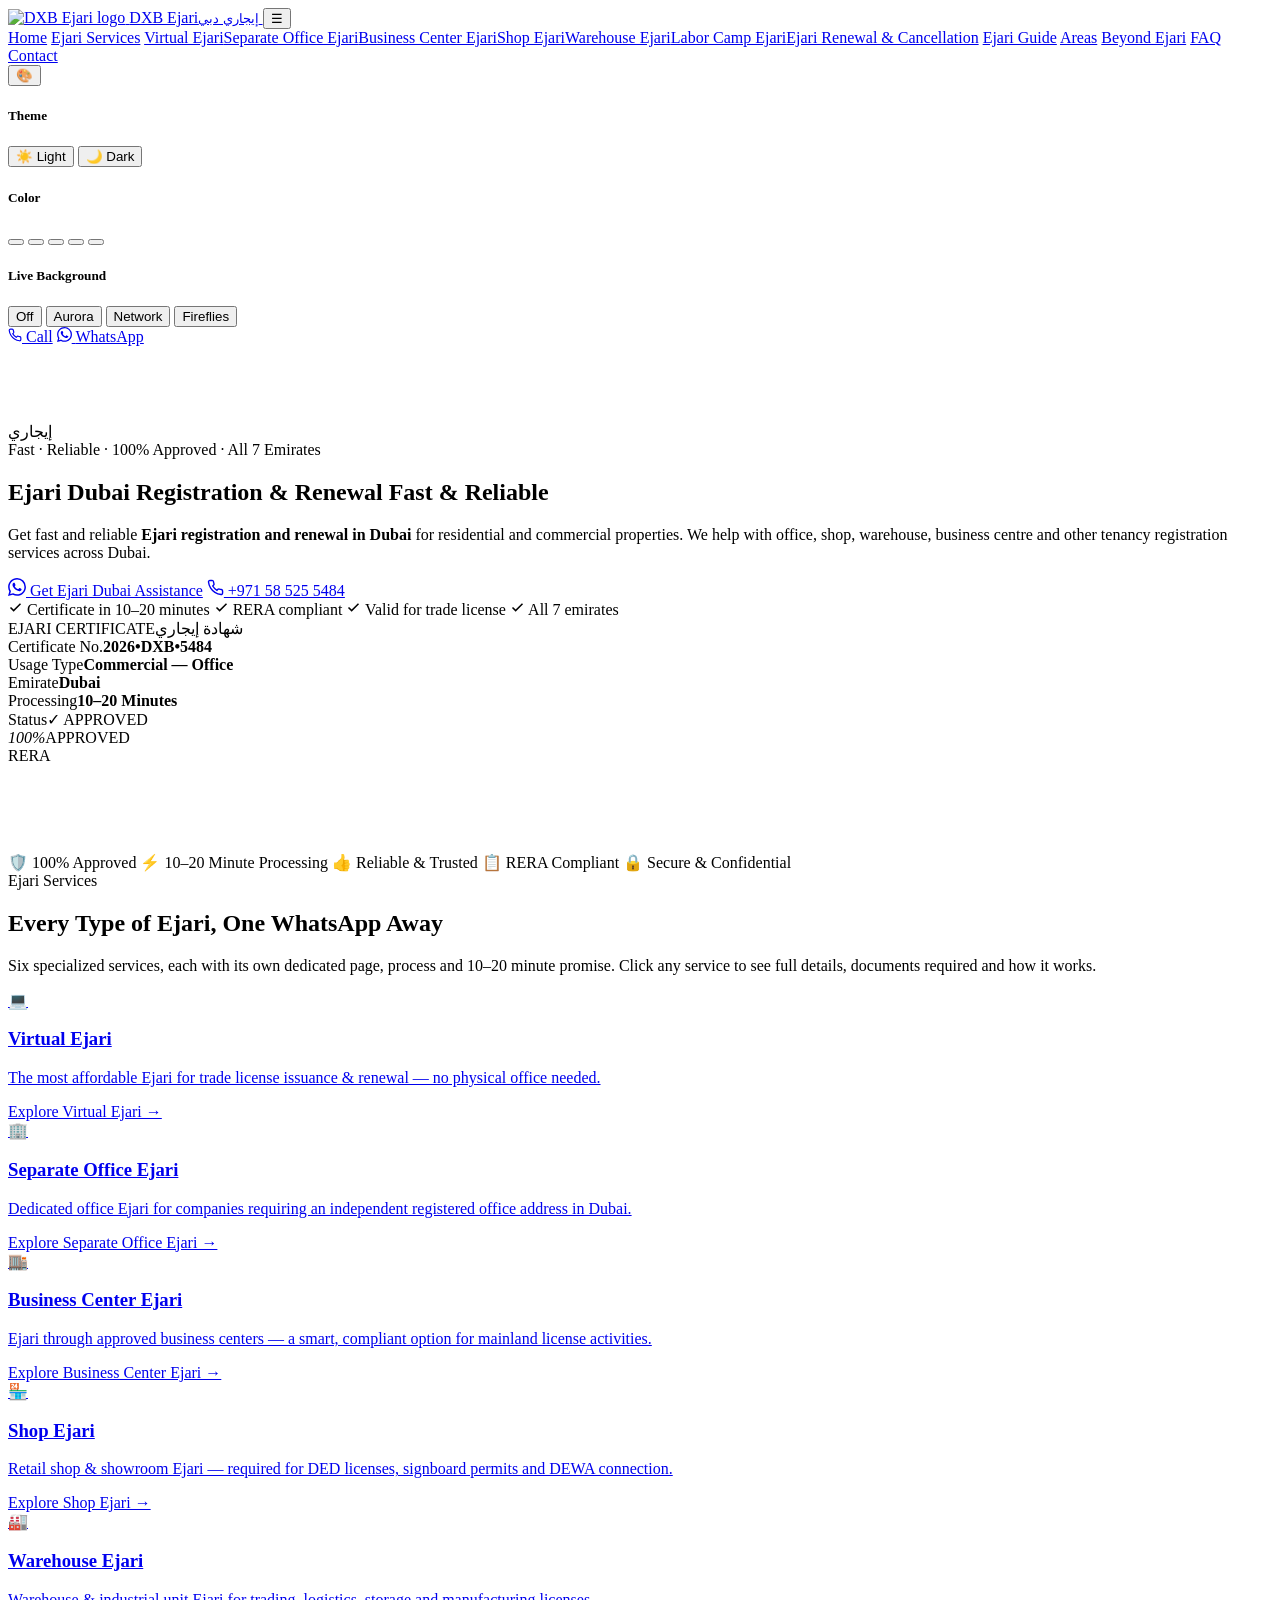
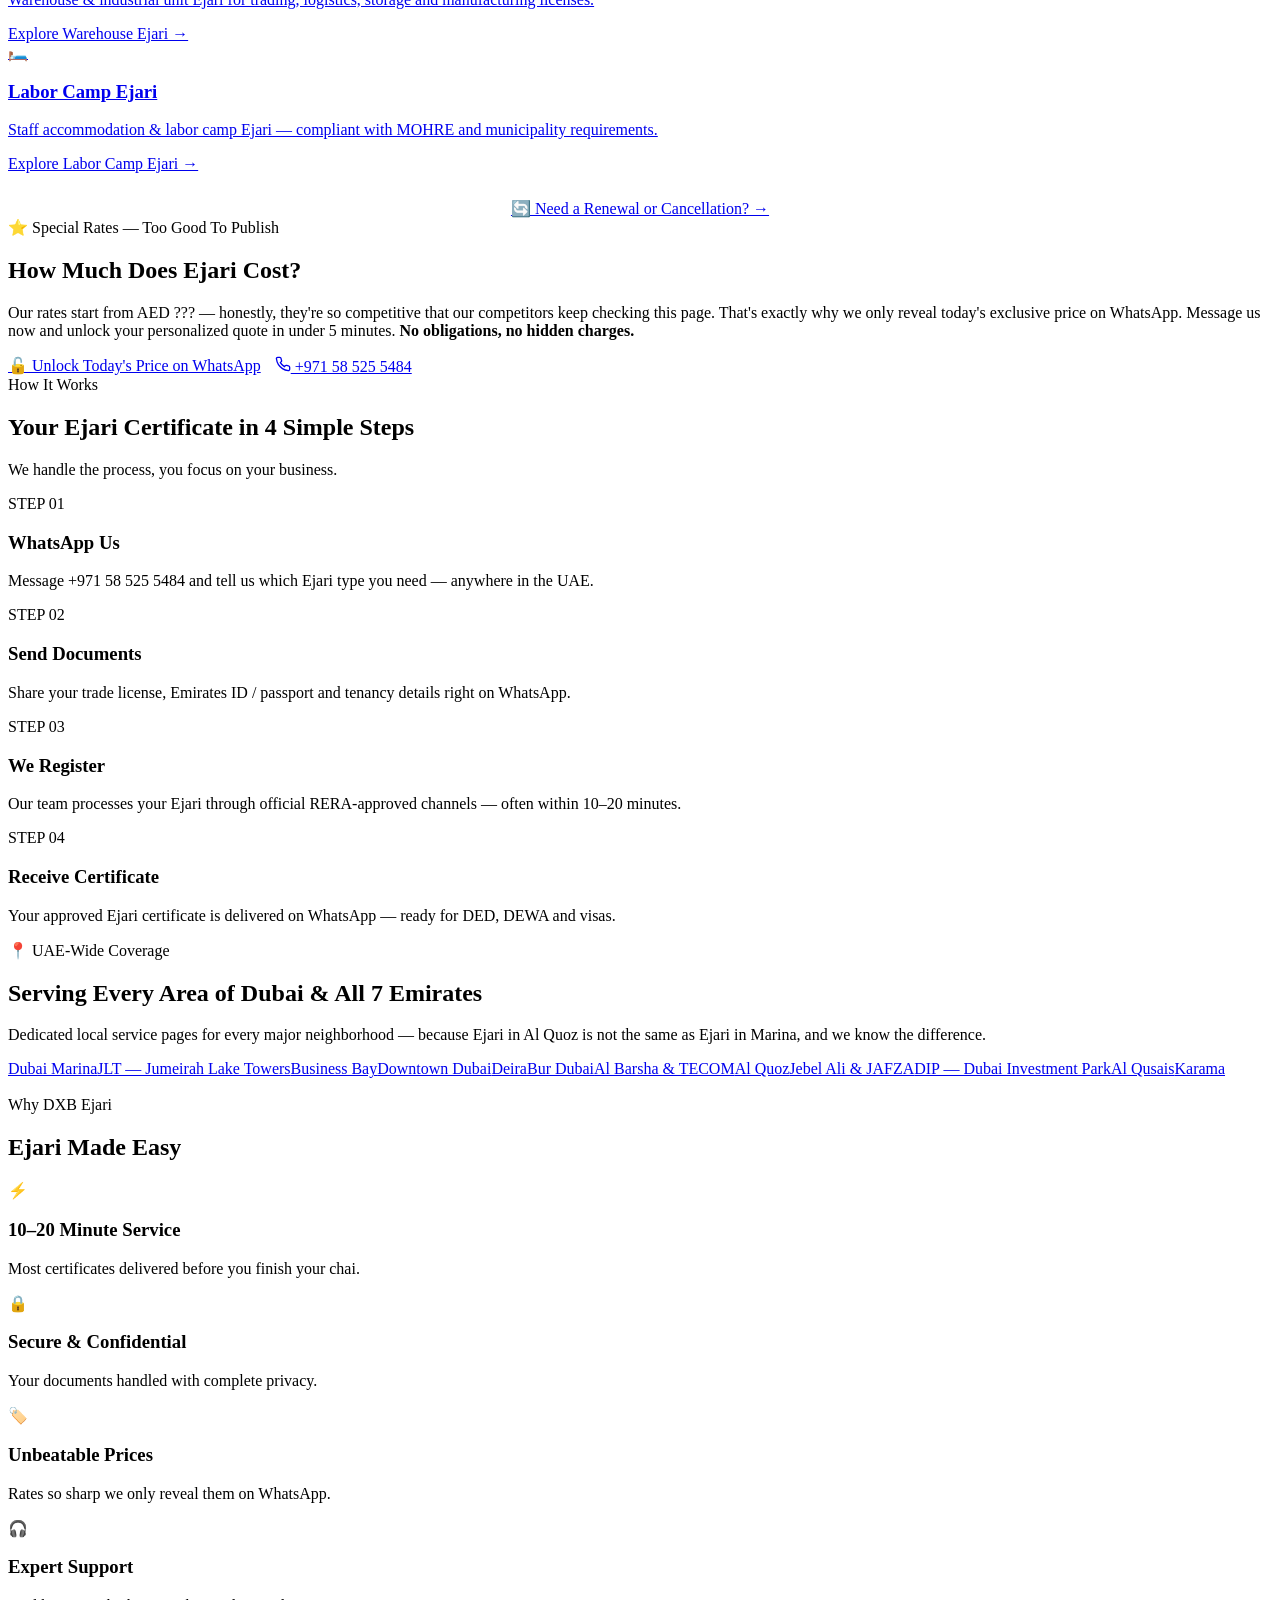
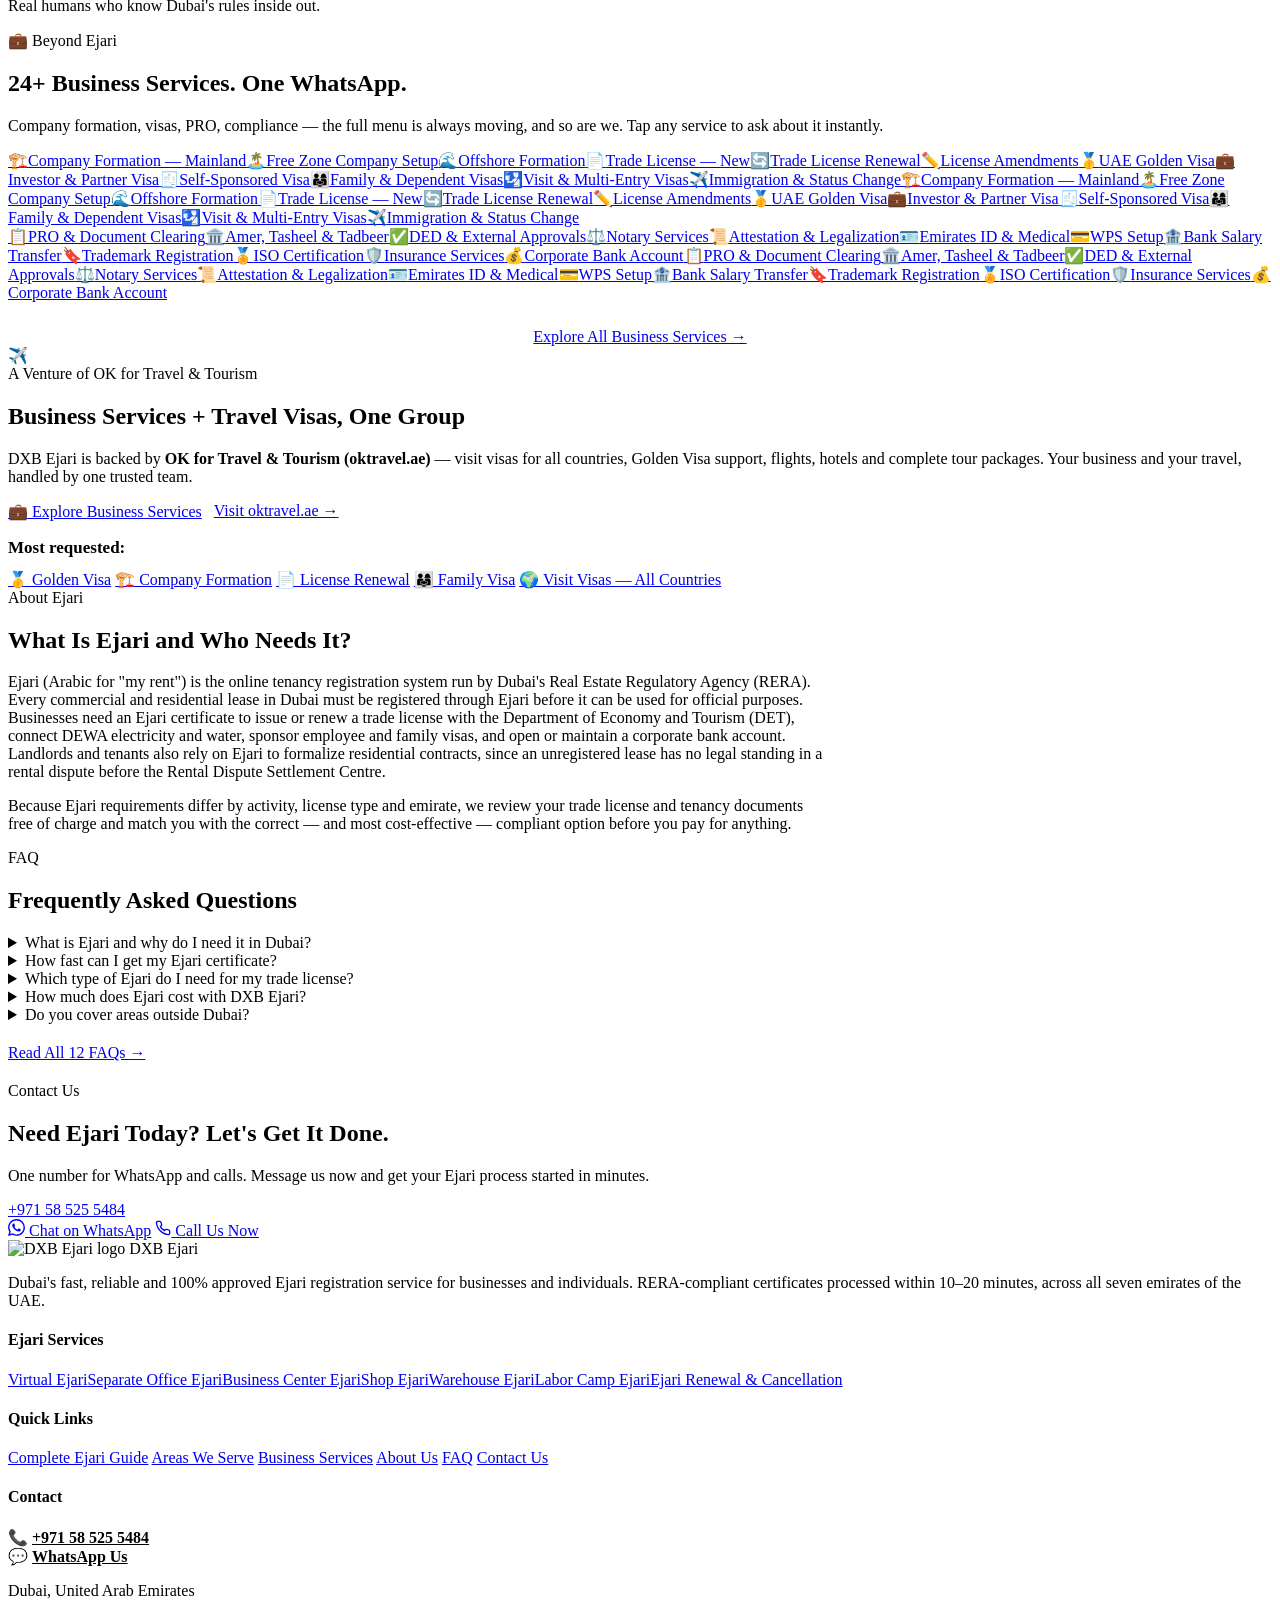
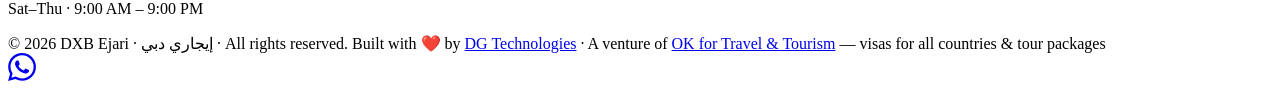
==== index.html @ 158ce976 "Add website files" ====
<!DOCTYPE html>
<html lang="en">
<head>
<meta charset="UTF-8">
<meta name="viewport" content="width=device-width, initial-scale=1.0">
<title>Ejari Dubai – Fast Registration & Renewal | DXB Ejari</title>
<meta name="description" content="Get Ejari registration and renewal in Dubai quickly and reliably. We handle residential, office, shop, warehouse and business Ejari services. Contact DXB Ejari today.">
<meta name="robots" content="index, follow, max-image-preview:large">
<meta name="author" content="DXB Ejari">
<meta name="geo.region" content="AE-DU">
<meta name="geo.placename" content="Dubai">
<link rel="canonical" href="https://dxbejari.com/">
<meta property="og:type" content="website">
<meta property="og:url" content="https://dxbejari.com/">
<meta property="og:title" content="Ejari Dubai – Fast Registration & Renewal | DXB Ejari">
<meta property="og:description" content="Get Ejari registration and renewal in Dubai quickly and reliably. We handle residential, office, shop, warehouse and business Ejari services. Contact DXB Ejari today.">
<meta property="og:site_name" content="DXB Ejari">
<meta property="og:locale" content="en_AE">
<meta property="og:image" content="https://dxbejari.com/og-image.jpg">
<meta property="og:image:secure_url" content="https://dxbejari.com/og-image.jpg">
<meta property="og:image:width" content="1200">
<meta property="og:image:height" content="630">
<meta property="og:image:type" content="image/jpeg">
<meta property="og:image:alt" content="Ejari Dubai – Fast Registration & Renewal | DXB Ejari">
<link rel="image_src" href="https://dxbejari.com/og-image.jpg">
<meta name="twitter:card" content="summary_large_image">
<meta name="twitter:title" content="Ejari Dubai – Fast Registration & Renewal | DXB Ejari">
<meta name="twitter:description" content="Get Ejari registration and renewal in Dubai quickly and reliably. We handle residential, office, shop, warehouse and business Ejari services. Contact DXB Ejari today.">
<meta name="twitter:image" content="https://dxbejari.com/og-image.jpg">
<meta name="theme-color" content="#0E5A3C">
<meta name="format-detection" content="telephone=yes">
<meta name="mobile-web-app-capable" content="yes">
<meta name="apple-mobile-web-app-status-bar-style" content="default">
<script>(function(){try{var d=document.documentElement,t=localStorage.getItem("dxb-theme")||(matchMedia("(prefers-color-scheme: dark)").matches?"dark":"light");d.dataset.theme=t;var a=localStorage.getItem("dxb-accent");if(a)d.dataset.accent=a}catch(e){}})();</script>
<link rel="icon" type="image/png" sizes="512x512" href="favicon-512.png">
<link rel="icon" type="image/png" sizes="32x32" href="favicon-32.png">
<link rel="icon" type="image/png" sizes="16x16" href="favicon-16.png">
<link rel="apple-touch-icon" sizes="180x180" href="favicon-180.png">
<link rel="preconnect" href="https://fonts.googleapis.com">
<link rel="preconnect" href="https://fonts.gstatic.com" crossorigin>
<link href="https://fonts.googleapis.com/css2?family=Sora:wght@400;600;700;800&family=Inter:wght@400;500;600&family=Noto+Kufi+Arabic:wght@500;700&display=swap" rel="stylesheet">
<link rel="stylesheet" href="style.css">
<script type="application/ld+json">{"@context": "https://schema.org", "@type": "LocalBusiness", "@id": "https://dxbejari.com/#business", "name": "DXB Ejari", "image": "https://dxbejari.com/og-image.jpg", "logo": "https://dxbejari.com/logo-mark.png", "url": "https://dxbejari.com/", "telephone": "+971585255484", "description": "Ejari registration and renewal services across Dubai and all UAE emirates — virtual office, business center, shop, warehouse and labor camp Ejari with certificates issued within 10–20 minutes.", "areaServed": [{"@type": "Country", "name": "United Arab Emirates"}, {"@type": "City", "name": "Dubai"}], "address": {"@type": "PostalAddress", "addressLocality": "Dubai", "addressCountry": "AE"}, "priceRange": "AED", "openingHoursSpecification": {"@type": "OpeningHoursSpecification", "dayOfWeek": ["Saturday", "Sunday", "Monday", "Tuesday", "Wednesday", "Thursday"], "opens": "09:00", "closes": "21:00"}, "sameAs": ["https://wa.me/971585255484", "https://oktravel.ae", "https://dgtechnology.online"], "parentOrganization": {"@type": "Organization", "name": "OK for Travel and Tourism", "url": "https://oktravel.ae"}}</script>
<script type="application/ld+json">{"@context": "https://schema.org", "@type": "FAQPage", "mainEntity": [{"@type": "Question", "name": "What is Ejari and why do I need it in Dubai?", "acceptedAnswer": {"@type": "Answer", "text": "Ejari is Dubai's official tenancy contract registration system regulated by RERA. A valid Ejari certificate is required for trade license issuance and renewal, DEWA connections, visa processing and most government transactions in Dubai."}}, {"@type": "Question", "name": "How fast can I get my Ejari certificate?", "acceptedAnswer": {"@type": "Answer", "text": "Most registrations are completed within 10–20 minutes. Send your documents on WhatsApp at +971 58 525 5484 and receive your approved Ejari certificate right in the chat."}}, {"@type": "Question", "name": "Which type of Ejari do I need for my trade license?", "acceptedAnswer": {"@type": "Answer", "text": "It depends on your activity and budget — virtual Ejari suits most startups and renewals, while some activities need business center or separate office Ejari. Message us your license details and we will recommend the right (and cheapest compliant) option free."}}, {"@type": "Question", "name": "How much does Ejari cost with DXB Ejari?", "acceptedAnswer": {"@type": "Answer", "text": "Our rates are the sharpest in the market — so sharp we only reveal them on WhatsApp. Message +971 58 525 5484 and get today's exact price in minutes, with no obligation."}}, {"@type": "Question", "name": "Do you cover areas outside Dubai?", "acceptedAnswer": {"@type": "Answer", "text": "Yes — all seven emirates, with local pages for every major area, from Dubai Marina and JLT to Abu Dhabi, Sharjah and beyond."}}]}</script>
<script type="application/ld+json">{"@context": "https://schema.org", "@type": "BreadcrumbList", "itemListElement": [{"@type": "ListItem", "position": 1, "name": "Home", "item": "https://dxbejari.com/index.html"}]}</script>
</head>
<body><header>
  <div class="wrap nav">
    <a class="logo" href="index.html" aria-label="DXB Ejari home">
      <img class="logo-mark" src="logo-mark.png" alt="DXB Ejari logo" width="40" height="40">
      <span>DXB Ejari<small class="ar">إيجاري دبي</small></span>
    </a>
    <button class="menu-btn" aria-label="Open menu" onclick="document.querySelector('.nav-links').classList.toggle('open')">☰</button>
    <nav class="nav-links" aria-label="Main">
      <a href="index.html" class="on">Home</a>
      <span class="dd"><a href="virtual-ejari.html">Ejari Services</a>
        <span class="dd-menu"><a href="virtual-ejari.html">Virtual Ejari</a><a href="separate-office-ejari.html">Separate Office Ejari</a><a href="business-center-ejari.html">Business Center Ejari</a><a href="shop-ejari.html">Shop Ejari</a><a href="warehouse-ejari.html">Warehouse Ejari</a><a href="labor-camp-ejari.html">Labor Camp Ejari</a><a href="ejari-renewal.html">Ejari Renewal & Cancellation</a></span>
      </span>
      <a href="services.html">Ejari Guide</a>
      <a href="areas-we-serve.html">Areas</a>
      <a href="business-services.html">Beyond Ejari</a>
      <a href="faq.html">FAQ</a>
      <a href="contact.html">Contact</a>
    </nav>
    <div class="nav-cta">
      <span class="fx">
        <button class="fx-fab" aria-label="Appearance settings" onclick="this.parentElement.classList.toggle('open')">🎨</button>
        <div class="fx-panel">
          <h5>Theme</h5>
          <div class="fx-row">
            <button data-theme-set="light">☀️ Light</button>
            <button data-theme-set="dark">🌙 Dark</button>
          </div>
          <h5>Color</h5>
          <div class="fx-row fx-swatches">
            <button data-accent-set="emerald" style="--sw:#22B573" aria-label="Emerald"></button>
            <button data-accent-set="ocean" style="--sw:#2B9DE8" aria-label="Ocean"></button>
            <button data-accent-set="violet" style="--sw:#8B5CF6" aria-label="Violet"></button>
            <button data-accent-set="crimson" style="--sw:#E8536F" aria-label="Crimson"></button>
            <button data-accent-set="amber" style="--sw:#F0A32B" aria-label="Amber"></button>
          </div>
          <h5>Live Background</h5>
          <div class="fx-row">
            <button data-bg="off">Off</button>
            <button data-bg="aurora">Aurora</button>
            <button data-bg="net">Network</button>
            <button data-bg="fireflies">Fireflies</button>
          </div>
        </div>
      </span>
      <a class="btn btn-ghost btn-sm" href="tel:+971585255484"><svg width="14" height="14" viewBox="0 0 24 24" fill="none" stroke="currentColor" stroke-width="2"><path d="M22 16.92v3a2 2 0 0 1-2.18 2 19.79 19.79 0 0 1-8.63-3.07 19.5 19.5 0 0 1-6-6 19.79 19.79 0 0 1-3.07-8.67A2 2 0 0 1 4.11 2h3a2 2 0 0 1 2 1.72c.127.96.361 1.903.7 2.81a2 2 0 0 1-.45 2.11L8.09 9.91a16 16 0 0 0 6 6l1.27-1.27a2 2 0 0 1 2.11-.45c.907.339 1.85.573 2.81.7A2 2 0 0 1 22 16.92z"/></svg> Call</a>
      <a class="btn btn-green btn-sm nav-wa" href="https://wa.me/971585255484?text=Hi%2C%20I%20need%20Ejari%20services%20in%20Dubai" target="_blank" rel="noopener" aria-label="Chat on WhatsApp"><svg width="15" height="15" viewBox="0 0 24 24" fill="currentColor"><path d="M17.472 14.382c-.297-.149-1.758-.867-2.03-.967-.273-.099-.471-.148-.67.15-.197.297-.767.966-.94 1.164-.173.199-.347.223-.644.075-.297-.15-1.255-.463-2.39-1.475-.883-.788-1.48-1.761-1.653-2.059-.173-.297-.018-.458.13-.606.134-.133.297-.347.446-.52.149-.174.198-.298.298-.497.099-.198.05-.371-.025-.52-.075-.149-.669-1.612-.916-2.207-.242-.579-.487-.5-.669-.51l-.57-.01c-.198 0-.52.074-.792.372-.272.297-1.04 1.016-1.04 2.479 0 1.462 1.065 2.875 1.213 3.074.149.198 2.096 3.2 5.077 4.487.709.306 1.262.489 1.694.625.712.227 1.36.195 1.871.118.571-.085 1.758-.719 2.006-1.413.248-.694.248-1.289.173-1.413-.074-.124-.272-.198-.57-.347m-5.421 7.403h-.004a9.87 9.87 0 0 1-5.031-1.378l-.361-.214-3.741.982.998-3.648-.235-.374a9.86 9.86 0 0 1-1.51-5.26c.001-5.45 4.436-9.884 9.888-9.884 2.64 0 5.122 1.03 6.988 2.898a9.825 9.825 0 0 1 2.893 6.994c-.003 5.45-4.437 9.884-9.885 9.884m8.413-18.297A11.815 11.815 0 0 0 12.05 0C5.495 0 .16 5.335.157 11.892c0 2.096.547 4.142 1.588 5.945L.057 24l6.305-1.654a11.882 11.882 0 0 0 5.683 1.448h.005c6.554 0 11.89-5.335 11.893-11.893a11.821 11.821 0 0 0-3.48-8.413Z"/></svg> <span class="btn-label">WhatsApp</span></a>
    </div>
  </div>
</header>
<main>
<section class="phero" style="padding:76px 0 88px">
  <div class="ar-mark ar" aria-hidden="true">إيجاري</div>
  <div class="wrap hero-grid">
    <div>
      <span class="eyebrow">Fast · Reliable · 100% Approved · All 7 Emirates</span>
      <h1>Ejari Dubai Registration &amp; Renewal <span class="grad">Fast &amp; Reliable</span></h1>
      <p class="lead">Get fast and reliable <strong>Ejari registration and renewal in Dubai</strong> for residential and commercial properties. We help with office, shop, warehouse, business centre and other tenancy registration services across Dubai.</p>
      <div class="hero-ctas">
        <a class="btn btn-green" href="https://wa.me/971585255484?text=Hi%2C%20I%20need%20Ejari%20registration%20in%20Dubai" target="_blank" rel="noopener"><svg width="18" height="18" viewBox="0 0 24 24" fill="currentColor"><path d="M17.472 14.382c-.297-.149-1.758-.867-2.03-.967-.273-.099-.471-.148-.67.15-.197.297-.767.966-.94 1.164-.173.199-.347.223-.644.075-.297-.15-1.255-.463-2.39-1.475-.883-.788-1.48-1.761-1.653-2.059-.173-.297-.018-.458.13-.606.134-.133.297-.347.446-.52.149-.174.198-.298.298-.497.099-.198.05-.371-.025-.52-.075-.149-.669-1.612-.916-2.207-.242-.579-.487-.5-.669-.51l-.57-.01c-.198 0-.52.074-.792.372-.272.297-1.04 1.016-1.04 2.479 0 1.462 1.065 2.875 1.213 3.074.149.198 2.096 3.2 5.077 4.487.709.306 1.262.489 1.694.625.712.227 1.36.195 1.871.118.571-.085 1.758-.719 2.006-1.413.248-.694.248-1.289.173-1.413-.074-.124-.272-.198-.57-.347m-5.421 7.403h-.004a9.87 9.87 0 0 1-5.031-1.378l-.361-.214-3.741.982.998-3.648-.235-.374a9.86 9.86 0 0 1-1.51-5.26c.001-5.45 4.436-9.884 9.888-9.884 2.64 0 5.122 1.03 6.988 2.898a9.825 9.825 0 0 1 2.893 6.994c-.003 5.45-4.437 9.884-9.885 9.884m8.413-18.297A11.815 11.815 0 0 0 12.05 0C5.495 0 .16 5.335.157 11.892c0 2.096.547 4.142 1.588 5.945L.057 24l6.305-1.654a11.882 11.882 0 0 0 5.683 1.448h.005c6.554 0 11.89-5.335 11.893-11.893a11.821 11.821 0 0 0-3.48-8.413Z"/></svg> Get Ejari Dubai Assistance</a>
        <a class="btn btn-dark" href="tel:+971585255484"><svg width="17" height="17" viewBox="0 0 24 24" fill="none" stroke="currentColor" stroke-width="2"><path d="M22 16.92v3a2 2 0 0 1-2.18 2 19.79 19.79 0 0 1-8.63-3.07 19.5 19.5 0 0 1-6-6 19.79 19.79 0 0 1-3.07-8.67A2 2 0 0 1 4.11 2h3a2 2 0 0 1 2 1.72c.127.96.361 1.903.7 2.81a2 2 0 0 1-.45 2.11L8.09 9.91a16 16 0 0 0 6 6l1.27-1.27a2 2 0 0 1 2.11-.45c.907.339 1.85.573 2.81.7A2 2 0 0 1 22 16.92z"/></svg> +971 58 525 5484</a>
      </div>
      <div class="hero-points">
        <span><svg width="15" height="15" viewBox="0 0 24 24" fill="none" stroke="currentColor" stroke-width="2.4"><path d="M20 6 9 17l-5-5"/></svg> Certificate in 10–20 minutes</span>
        <span><svg width="15" height="15" viewBox="0 0 24 24" fill="none" stroke="currentColor" stroke-width="2.4"><path d="M20 6 9 17l-5-5"/></svg> RERA compliant</span>
        <span><svg width="15" height="15" viewBox="0 0 24 24" fill="none" stroke="currentColor" stroke-width="2.4"><path d="M20 6 9 17l-5-5"/></svg> Valid for trade license</span>
        <span><svg width="15" height="15" viewBox="0 0 24 24" fill="none" stroke="currentColor" stroke-width="2.4"><path d="M20 6 9 17l-5-5"/></svg> All 7 emirates</span>
      </div>
    </div>
    <div class="cert" role="img" aria-label="Sample approved Ejari certificate">
      <div class="cert-top">
        <div class="cert-brand">EJARI CERTIFICATE<span class="ar">شهادة إيجاري</span></div>
        <div class="cert-qr" aria-hidden="true"></div>
      </div>
      <div class="cert-row"><span>Certificate No.</span><b>2026•DXB•5484</b></div>
      <div class="cert-row"><span>Usage Type</span><b>Commercial — Office</b></div>
      <div class="cert-row"><span>Emirate</span><b>Dubai</b></div>
      <div class="cert-row"><span>Processing</span><b>10–20 Minutes</b></div>
      <div class="cert-row"><span>Status</span><span class="ok">✓ APPROVED</span></div>
      <div class="stamp"><span><em>100%</em>APPROVED<br>RERA</span></div>
    </div>
  </div>
</section>

<div class="trust">
  <div class="wrap">
    <span>🛡️ 100% Approved</span>
    <span>⚡ 10–20 Minute Processing</span>
    <span>👍 Reliable &amp; Trusted</span>
    <span>📋 RERA Compliant</span>
    <span>🔒 Secure &amp; Confidential</span>
  </div>
</div>

<section id="services">
  <div class="wrap">
    <span class="eyebrow">Ejari Services</span>
    <h2>Every Type of Ejari, One WhatsApp Away</h2>
    <p class="sub">Six specialized services, each with its own dedicated page, process and 10–20 minute promise. Click any service to see full details, documents required and how it works.</p>
    <div class="cards"><a class="card rv" href="virtual-ejari.html">
      <div class="ico">💻</div>
      <h3>Virtual Ejari</h3>
      <p>The most affordable Ejari for trade license issuance & renewal — no physical office needed.</p>
      <span class="go">Explore Virtual Ejari →</span>
    </a><a class="card rv" href="separate-office-ejari.html">
      <div class="ico">🏢</div>
      <h3>Separate Office Ejari</h3>
      <p>Dedicated office Ejari for companies requiring an independent registered office address in Dubai.</p>
      <span class="go">Explore Separate Office Ejari →</span>
    </a><a class="card rv" href="business-center-ejari.html">
      <div class="ico">🏬</div>
      <h3>Business Center Ejari</h3>
      <p>Ejari through approved business centers — a smart, compliant option for mainland license activities.</p>
      <span class="go">Explore Business Center Ejari →</span>
    </a><a class="card rv" href="shop-ejari.html">
      <div class="ico">🏪</div>
      <h3>Shop Ejari</h3>
      <p>Retail shop & showroom Ejari — required for DED licenses, signboard permits and DEWA connection.</p>
      <span class="go">Explore Shop Ejari →</span>
    </a><a class="card rv" href="warehouse-ejari.html">
      <div class="ico">🏭</div>
      <h3>Warehouse Ejari</h3>
      <p>Warehouse & industrial unit Ejari for trading, logistics, storage and manufacturing licenses.</p>
      <span class="go">Explore Warehouse Ejari →</span>
    </a><a class="card rv" href="labor-camp-ejari.html">
      <div class="ico">🛏️</div>
      <h3>Labor Camp Ejari</h3>
      <p>Staff accommodation & labor camp Ejari — compliant with MOHRE and municipality requirements.</p>
      <span class="go">Explore Labor Camp Ejari →</span>
    </a></div>
    <div style="margin-top:26px;text-align:center">
      <a class="btn btn-ghost" href="ejari-renewal.html">🔄 Need a Renewal or Cancellation? →</a>
    </div>
  </div>
</section>

<section style="padding-top:0">
  <div class="wrap">
    <div class="mystery rv">
  <span class="tag">⭐ Special Rates — Too Good To Publish</span>
  <h2>How Much Does Ejari Cost?</h2>
  <p>Our rates start from <span class="blur-price">AED ???</span> — honestly, they're so competitive that our competitors keep checking this page. That's exactly why we only reveal today's exclusive price on WhatsApp. Message us now and unlock your personalized quote in under 5 minutes. <strong style="color:var(--gold-2)">No obligations, no hidden charges.</strong></p>
  <div style="display:flex;gap:14px;flex-wrap:wrap">
    <a class="btn btn-gold" href="https://wa.me/971585255484?text=What%20is%20the%20price%20of%20Ejari?" target="_blank" rel="noopener">🔓 Unlock Today's Price on WhatsApp</a>
    <a class="btn btn-white" href="tel:+971585255484"><svg width="16" height="16" viewBox="0 0 24 24" fill="none" stroke="currentColor" stroke-width="2"><path d="M22 16.92v3a2 2 0 0 1-2.18 2 19.79 19.79 0 0 1-8.63-3.07 19.5 19.5 0 0 1-6-6 19.79 19.79 0 0 1-3.07-8.67A2 2 0 0 1 4.11 2h3a2 2 0 0 1 2 1.72c.127.96.361 1.903.7 2.81a2 2 0 0 1-.45 2.11L8.09 9.91a16 16 0 0 0 6 6l1.27-1.27a2 2 0 0 1 2.11-.45c.907.339 1.85.573 2.81.7A2 2 0 0 1 22 16.92z"/></svg> +971 58 525 5484</a>
  </div>
</div>
  </div>
</section>

<section class="band" id="process">
  <div class="wrap">
    <span class="eyebrow lt">How It Works</span>
    <h2>Your Ejari Certificate in 4 Simple Steps</h2>
    <p class="sub">We handle the process, you focus on your business.</p>
    <div class="steps dark"><div class="step rv"><span class="num">STEP 01</span><h3>WhatsApp Us</h3><p>Message +971 58 525 5484 and tell us which Ejari type you need — anywhere in the UAE.</p></div><div class="step rv"><span class="num">STEP 02</span><h3>Send Documents</h3><p>Share your trade license, Emirates ID / passport and tenancy details right on WhatsApp.</p></div><div class="step rv"><span class="num">STEP 03</span><h3>We Register</h3><p>Our team processes your Ejari through official RERA-approved channels — often within 10–20 minutes.</p></div><div class="step rv"><span class="num">STEP 04</span><h3>Receive Certificate</h3><p>Your approved Ejari certificate is delivered on WhatsApp — ready for DED, DEWA and visas.</p></div></div>
  </div>
</section>

<section id="areas">
  <div class="wrap">
    <span class="eyebrow">📍 UAE-Wide Coverage</span>
    <h2>Serving Every Area of Dubai &amp; All 7 Emirates</h2>
    <p class="sub">Dedicated local service pages for every major neighborhood — because Ejari in Al Quoz is not the same as Ejari in Marina, and we know the difference.</p>
    <div class="chip-grid"><a class="chip" href="https://marina.dxbejari.com">Dubai Marina</a><a class="chip" href="https://jlt.dxbejari.com">JLT — Jumeirah Lake Towers</a><a class="chip" href="https://businessbay.dxbejari.com">Business Bay</a><a class="chip" href="https://downtown.dxbejari.com">Downtown Dubai</a><a class="chip" href="https://deira.dxbejari.com">Deira</a><a class="chip" href="https://burdubai.dxbejari.com">Bur Dubai</a><a class="chip" href="https://barsha.dxbejari.com">Al Barsha & TECOM</a><a class="chip" href="https://alquoz.dxbejari.com">Al Quoz</a><a class="chip" href="https://jebelali.dxbejari.com">Jebel Ali & JAFZA</a><a class="chip" href="https://dip.dxbejari.com">DIP — Dubai Investment Park</a><a class="chip" href="https://alqusais.dxbejari.com">Al Qusais</a><a class="chip" href="https://karama.dxbejari.com">Karama</a><a class="chip" href="areas-we-serve.html" style="background:var(--emerald);color:#fff;border-color:var(--emerald)">View All Areas →</a></div>
  </div>
</section>

<section style="padding-top:0">
  <div class="wrap">
    <span class="eyebrow">Why DXB Ejari</span>
    <h2>Ejari Made Easy</h2>
    <div class="why">
      <div class="rv"><div class="wico">⚡</div><h3>10–20 Minute Service</h3><p>Most certificates delivered before you finish your chai.</p></div>
      <div class="rv"><div class="wico">🔒</div><h3>Secure &amp; Confidential</h3><p>Your documents handled with complete privacy.</p></div>
      <div class="rv"><div class="wico">🏷️</div><h3>Unbeatable Prices</h3><p>Rates so sharp we only reveal them on WhatsApp.</p></div>
      <div class="rv"><div class="wico">🎧</div><h3>Expert Support</h3><p>Real humans who know Dubai's rules inside out.</p></div>
    </div>
  </div>
</section>

<section style="padding-top:0" id="beyond">
  <div class="wrap">
    <span class="eyebrow">💼 Beyond Ejari</span>
    <h2>24+ Business Services. <span class="grad">One WhatsApp.</span></h2>
    <p class="sub">Company formation, visas, PRO, compliance — the full menu is always moving, and so are we. Tap any service to ask about it instantly.</p>
  </div>
  <div class="mq" aria-label="All business services, scrolling showcase">
    <div class="mq-track"><a class="mq-chip" href="https://wa.me/971585255484?text=I%20need%20help%20with%20Company%20Formation%20—%20Mainland" target="_blank" rel="noopener"><span>🏗️</span>Company Formation — Mainland</a><a class="mq-chip" href="https://wa.me/971585255484?text=I%20need%20help%20with%20Free%20Zone%20Company%20Setup" target="_blank" rel="noopener"><span>🏝️</span>Free Zone Company Setup</a><a class="mq-chip" href="https://wa.me/971585255484?text=I%20need%20help%20with%20Offshore%20Formation" target="_blank" rel="noopener"><span>🌊</span>Offshore Formation</a><a class="mq-chip" href="https://wa.me/971585255484?text=I%20need%20help%20with%20Trade%20License%20—%20New" target="_blank" rel="noopener"><span>📄</span>Trade License — New</a><a class="mq-chip" href="https://wa.me/971585255484?text=I%20need%20help%20with%20Trade%20License%20Renewal" target="_blank" rel="noopener"><span>🔄</span>Trade License Renewal</a><a class="mq-chip" href="https://wa.me/971585255484?text=I%20need%20help%20with%20License%20Amendments" target="_blank" rel="noopener"><span>✏️</span>License Amendments</a><a class="mq-chip" href="https://wa.me/971585255484?text=I%20need%20help%20with%20UAE%20Golden%20Visa" target="_blank" rel="noopener"><span>🥇</span>UAE Golden Visa</a><a class="mq-chip" href="https://wa.me/971585255484?text=I%20need%20help%20with%20Investor%20&%20Partner%20Visa" target="_blank" rel="noopener"><span>💼</span>Investor & Partner Visa</a><a class="mq-chip" href="https://wa.me/971585255484?text=I%20need%20help%20with%20Self-Sponsored%20Visa" target="_blank" rel="noopener"><span>🧾</span>Self-Sponsored Visa</a><a class="mq-chip" href="https://wa.me/971585255484?text=I%20need%20help%20with%20Family%20&%20Dependent%20Visas" target="_blank" rel="noopener"><span>👨‍👩‍👧</span>Family & Dependent Visas</a><a class="mq-chip" href="https://wa.me/971585255484?text=I%20need%20help%20with%20Visit%20&%20Multi-Entry%20Visas" target="_blank" rel="noopener"><span>🛂</span>Visit & Multi-Entry Visas</a><a class="mq-chip" href="https://wa.me/971585255484?text=I%20need%20help%20with%20Immigration%20&%20Status%20Change" target="_blank" rel="noopener"><span>✈️</span>Immigration & Status Change</a><a class="mq-chip" href="https://wa.me/971585255484?text=I%20need%20help%20with%20Company%20Formation%20—%20Mainland" target="_blank" rel="noopener"><span>🏗️</span>Company Formation — Mainland</a><a class="mq-chip" href="https://wa.me/971585255484?text=I%20need%20help%20with%20Free%20Zone%20Company%20Setup" target="_blank" rel="noopener"><span>🏝️</span>Free Zone Company Setup</a><a class="mq-chip" href="https://wa.me/971585255484?text=I%20need%20help%20with%20Offshore%20Formation" target="_blank" rel="noopener"><span>🌊</span>Offshore Formation</a><a class="mq-chip" href="https://wa.me/971585255484?text=I%20need%20help%20with%20Trade%20License%20—%20New" target="_blank" rel="noopener"><span>📄</span>Trade License — New</a><a class="mq-chip" href="https://wa.me/971585255484?text=I%20need%20help%20with%20Trade%20License%20Renewal" target="_blank" rel="noopener"><span>🔄</span>Trade License Renewal</a><a class="mq-chip" href="https://wa.me/971585255484?text=I%20need%20help%20with%20License%20Amendments" target="_blank" rel="noopener"><span>✏️</span>License Amendments</a><a class="mq-chip" href="https://wa.me/971585255484?text=I%20need%20help%20with%20UAE%20Golden%20Visa" target="_blank" rel="noopener"><span>🥇</span>UAE Golden Visa</a><a class="mq-chip" href="https://wa.me/971585255484?text=I%20need%20help%20with%20Investor%20&%20Partner%20Visa" target="_blank" rel="noopener"><span>💼</span>Investor & Partner Visa</a><a class="mq-chip" href="https://wa.me/971585255484?text=I%20need%20help%20with%20Self-Sponsored%20Visa" target="_blank" rel="noopener"><span>🧾</span>Self-Sponsored Visa</a><a class="mq-chip" href="https://wa.me/971585255484?text=I%20need%20help%20with%20Family%20&%20Dependent%20Visas" target="_blank" rel="noopener"><span>👨‍👩‍👧</span>Family & Dependent Visas</a><a class="mq-chip" href="https://wa.me/971585255484?text=I%20need%20help%20with%20Visit%20&%20Multi-Entry%20Visas" target="_blank" rel="noopener"><span>🛂</span>Visit & Multi-Entry Visas</a><a class="mq-chip" href="https://wa.me/971585255484?text=I%20need%20help%20with%20Immigration%20&%20Status%20Change" target="_blank" rel="noopener"><span>✈️</span>Immigration & Status Change</a></div>
    <div class="mq-track rev"><a class="mq-chip" href="https://wa.me/971585255484?text=I%20need%20help%20with%20PRO%20&%20Document%20Clearing" target="_blank" rel="noopener"><span>📋</span>PRO & Document Clearing</a><a class="mq-chip" href="https://wa.me/971585255484?text=I%20need%20help%20with%20Amer%2C%20Tasheel%20&%20Tadbeer" target="_blank" rel="noopener"><span>🏛️</span>Amer, Tasheel & Tadbeer</a><a class="mq-chip" href="https://wa.me/971585255484?text=I%20need%20help%20with%20DED%20&%20External%20Approvals" target="_blank" rel="noopener"><span>✅</span>DED & External Approvals</a><a class="mq-chip" href="https://wa.me/971585255484?text=I%20need%20help%20with%20Notary%20Services" target="_blank" rel="noopener"><span>⚖️</span>Notary Services</a><a class="mq-chip" href="https://wa.me/971585255484?text=I%20need%20help%20with%20Attestation%20&%20Legalization" target="_blank" rel="noopener"><span>📜</span>Attestation & Legalization</a><a class="mq-chip" href="https://wa.me/971585255484?text=I%20need%20help%20with%20Emirates%20ID%20&%20Medical" target="_blank" rel="noopener"><span>🪪</span>Emirates ID & Medical</a><a class="mq-chip" href="https://wa.me/971585255484?text=I%20need%20help%20with%20WPS%20Setup" target="_blank" rel="noopener"><span>💳</span>WPS Setup</a><a class="mq-chip" href="https://wa.me/971585255484?text=I%20need%20help%20with%20Bank%20Salary%20Transfer" target="_blank" rel="noopener"><span>🏦</span>Bank Salary Transfer</a><a class="mq-chip" href="https://wa.me/971585255484?text=I%20need%20help%20with%20Trademark%20Registration" target="_blank" rel="noopener"><span>🔖</span>Trademark Registration</a><a class="mq-chip" href="https://wa.me/971585255484?text=I%20need%20help%20with%20ISO%20Certification" target="_blank" rel="noopener"><span>🏅</span>ISO Certification</a><a class="mq-chip" href="https://wa.me/971585255484?text=I%20need%20help%20with%20Insurance%20Services" target="_blank" rel="noopener"><span>🛡️</span>Insurance Services</a><a class="mq-chip" href="https://wa.me/971585255484?text=I%20need%20help%20with%20Corporate%20Bank%20Account" target="_blank" rel="noopener"><span>💰</span>Corporate Bank Account</a><a class="mq-chip" href="https://wa.me/971585255484?text=I%20need%20help%20with%20PRO%20&%20Document%20Clearing" target="_blank" rel="noopener"><span>📋</span>PRO & Document Clearing</a><a class="mq-chip" href="https://wa.me/971585255484?text=I%20need%20help%20with%20Amer%2C%20Tasheel%20&%20Tadbeer" target="_blank" rel="noopener"><span>🏛️</span>Amer, Tasheel & Tadbeer</a><a class="mq-chip" href="https://wa.me/971585255484?text=I%20need%20help%20with%20DED%20&%20External%20Approvals" target="_blank" rel="noopener"><span>✅</span>DED & External Approvals</a><a class="mq-chip" href="https://wa.me/971585255484?text=I%20need%20help%20with%20Notary%20Services" target="_blank" rel="noopener"><span>⚖️</span>Notary Services</a><a class="mq-chip" href="https://wa.me/971585255484?text=I%20need%20help%20with%20Attestation%20&%20Legalization" target="_blank" rel="noopener"><span>📜</span>Attestation & Legalization</a><a class="mq-chip" href="https://wa.me/971585255484?text=I%20need%20help%20with%20Emirates%20ID%20&%20Medical" target="_blank" rel="noopener"><span>🪪</span>Emirates ID & Medical</a><a class="mq-chip" href="https://wa.me/971585255484?text=I%20need%20help%20with%20WPS%20Setup" target="_blank" rel="noopener"><span>💳</span>WPS Setup</a><a class="mq-chip" href="https://wa.me/971585255484?text=I%20need%20help%20with%20Bank%20Salary%20Transfer" target="_blank" rel="noopener"><span>🏦</span>Bank Salary Transfer</a><a class="mq-chip" href="https://wa.me/971585255484?text=I%20need%20help%20with%20Trademark%20Registration" target="_blank" rel="noopener"><span>🔖</span>Trademark Registration</a><a class="mq-chip" href="https://wa.me/971585255484?text=I%20need%20help%20with%20ISO%20Certification" target="_blank" rel="noopener"><span>🏅</span>ISO Certification</a><a class="mq-chip" href="https://wa.me/971585255484?text=I%20need%20help%20with%20Insurance%20Services" target="_blank" rel="noopener"><span>🛡️</span>Insurance Services</a><a class="mq-chip" href="https://wa.me/971585255484?text=I%20need%20help%20with%20Corporate%20Bank%20Account" target="_blank" rel="noopener"><span>💰</span>Corporate Bank Account</a></div>
  </div>
  <div class="wrap" style="text-align:center;margin-top:26px">
    <a class="btn btn-green" href="business-services.html">Explore All Business Services →</a>
  </div>
</section>

<section style="padding-top:0">
  <div class="wrap">
    <div class="promo rv">
      <div>
        <div class="plane">✈️</div>
        <span class="eyebrow">A Venture of OK for Travel &amp; Tourism</span>
        <h2>Business Services + Travel Visas, One Group</h2>
        <p>DXB Ejari is backed by <strong>OK for Travel &amp; Tourism (oktravel.ae)</strong> — visit visas for all countries, Golden Visa support, flights, hotels and complete tour packages. Your business and your travel, handled by one trusted team.</p>
        <div style="display:flex;gap:12px;flex-wrap:wrap">
          <a class="btn btn-green" href="business-services.html">💼 Explore Business Services</a>
          <a class="btn btn-ghost" href="https://oktravel.ae" target="_blank" rel="noopener">Visit oktravel.ae →</a>
        </div>
      </div>
      <div>
        <h3 style="font-size:17px;margin-bottom:12px;color:var(--emerald-2)">Most requested:</h3>
        <div class="chip-grid" style="margin-top:0">
          <a class="chip" href="https://wa.me/971585255484?text=I%20need%20help%20with%20Golden%20Visa" target="_blank" rel="noopener">🥇 Golden Visa</a>
          <a class="chip" href="https://wa.me/971585255484?text=I%20need%20company%20formation" target="_blank" rel="noopener">🏗️ Company Formation</a>
          <a class="chip" href="https://wa.me/971585255484?text=I%20need%20trade%20license%20renewal" target="_blank" rel="noopener">📄 License Renewal</a>
          <a class="chip" href="https://wa.me/971585255484?text=I%20need%20family%20visa%20services" target="_blank" rel="noopener">👨‍👩‍👧 Family Visa</a>
          <a class="chip" href="https://wa.me/971585255484?text=I%20need%20a%20visit%20visa%20for%20another%20country" target="_blank" rel="noopener">🌍 Visit Visas — All Countries</a>
        </div>
      </div>
    </div>
  </div>
</section>

<section style="padding-top:0" id="about-ejari">
  <div class="wrap">
    <span class="eyebrow">About Ejari</span>
    <h2>What Is Ejari and Who Needs It?</h2>
    <p class="sub" style="max-width:820px;text-align:left">Ejari (Arabic for "my rent") is the online tenancy registration system run by Dubai's Real Estate Regulatory Agency (RERA). Every commercial and residential lease in Dubai must be registered through Ejari before it can be used for official purposes. Businesses need an Ejari certificate to issue or renew a trade license with the Department of Economy and Tourism (DET), connect DEWA electricity and water, sponsor employee and family visas, and open or maintain a corporate bank account. Landlords and tenants also rely on Ejari to formalize residential contracts, since an unregistered lease has no legal standing in a rental dispute before the Rental Dispute Settlement Centre.</p>
    <p class="sub" style="max-width:820px;text-align:left;margin-top:14px">Because Ejari requirements differ by activity, license type and emirate, we review your trade license and tenancy documents free of charge and match you with the correct — and most cost-effective — compliant option before you pay for anything.</p>
  </div>
</section>

<section style="padding-top:0" id="faq">
  <div class="wrap">
    <span class="eyebrow">FAQ</span>
    <h2>Frequently Asked Questions</h2>
    <div class="faq"><details class="rv"><summary>What is Ejari and why do I need it in Dubai?</summary><div class="a">Ejari is Dubai's official tenancy contract registration system regulated by RERA. A valid Ejari certificate is required for trade license issuance and renewal, DEWA connections, visa processing and most government transactions in Dubai.</div></details><details class="rv"><summary>How fast can I get my Ejari certificate?</summary><div class="a">Most registrations are completed within 10–20 minutes. Send your documents on WhatsApp at +971 58 525 5484 and receive your approved Ejari certificate right in the chat.</div></details><details class="rv"><summary>Which type of Ejari do I need for my trade license?</summary><div class="a">It depends on your activity and budget — virtual Ejari suits most startups and renewals, while some activities need business center or separate office Ejari. Message us your license details and we will recommend the right (and cheapest compliant) option free.</div></details><details class="rv"><summary>How much does Ejari cost with DXB Ejari?</summary><div class="a">Our rates are the sharpest in the market — so sharp we only reveal them on WhatsApp. Message +971 58 525 5484 and get today's exact price in minutes, with no obligation.</div></details><details class="rv"><summary>Do you cover areas outside Dubai?</summary><div class="a">Yes — all seven emirates, with local pages for every major area, from Dubai Marina and JLT to Abu Dhabi, Sharjah and beyond.</div></details></div>
    <div style="margin-top:20px"><a class="btn btn-ghost" href="faq.html">Read All 12 FAQs →</a></div>
  </div>
</section>
<section style="padding-top:20px"><div class="wrap"><div class="cta-band rv">
  <span class="eyebrow lt">Contact Us</span>
  <h2>Need Ejari Today? Let's Get It Done.</h2>
  <p>One number for WhatsApp and calls. Message us now and get your Ejari process started in minutes.</p>
  <a class="phone-big" href="tel:+971585255484">+971 58 525 5484</a>
  <div class="cta-ctas">
    <a class="btn btn-green" href="https://wa.me/971585255484?text=Hi%2C%20I%20need%20Ejari%20registration%20in%20Dubai" target="_blank" rel="noopener"><svg width="17" height="17" viewBox="0 0 24 24" fill="currentColor"><path d="M17.472 14.382c-.297-.149-1.758-.867-2.03-.967-.273-.099-.471-.148-.67.15-.197.297-.767.966-.94 1.164-.173.199-.347.223-.644.075-.297-.15-1.255-.463-2.39-1.475-.883-.788-1.48-1.761-1.653-2.059-.173-.297-.018-.458.13-.606.134-.133.297-.347.446-.52.149-.174.198-.298.298-.497.099-.198.05-.371-.025-.52-.075-.149-.669-1.612-.916-2.207-.242-.579-.487-.5-.669-.51l-.57-.01c-.198 0-.52.074-.792.372-.272.297-1.04 1.016-1.04 2.479 0 1.462 1.065 2.875 1.213 3.074.149.198 2.096 3.2 5.077 4.487.709.306 1.262.489 1.694.625.712.227 1.36.195 1.871.118.571-.085 1.758-.719 2.006-1.413.248-.694.248-1.289.173-1.413-.074-.124-.272-.198-.57-.347m-5.421 7.403h-.004a9.87 9.87 0 0 1-5.031-1.378l-.361-.214-3.741.982.998-3.648-.235-.374a9.86 9.86 0 0 1-1.51-5.26c.001-5.45 4.436-9.884 9.888-9.884 2.64 0 5.122 1.03 6.988 2.898a9.825 9.825 0 0 1 2.893 6.994c-.003 5.45-4.437 9.884-9.885 9.884m8.413-18.297A11.815 11.815 0 0 0 12.05 0C5.495 0 .16 5.335.157 11.892c0 2.096.547 4.142 1.588 5.945L.057 24l6.305-1.654a11.882 11.882 0 0 0 5.683 1.448h.005c6.554 0 11.89-5.335 11.893-11.893a11.821 11.821 0 0 0-3.48-8.413Z"/></svg> Chat on WhatsApp</a>
    <a class="btn btn-white" href="tel:+971585255484"><svg width="16" height="16" viewBox="0 0 24 24" fill="none" stroke="currentColor" stroke-width="2"><path d="M22 16.92v3a2 2 0 0 1-2.18 2 19.79 19.79 0 0 1-8.63-3.07 19.5 19.5 0 0 1-6-6 19.79 19.79 0 0 1-3.07-8.67A2 2 0 0 1 4.11 2h3a2 2 0 0 1 2 1.72c.127.96.361 1.903.7 2.81a2 2 0 0 1-.45 2.11L8.09 9.91a16 16 0 0 0 6 6l1.27-1.27a2 2 0 0 1 2.11-.45c.907.339 1.85.573 2.81.7A2 2 0 0 1 22 16.92z"/></svg> Call Us Now</a>
  </div>
</div></div></section></main><footer>
  <div class="wrap">
    <div class="fgrid">
      <div>
        <div class="fbrand"><img class="logo-mark" src="logo-mark.png" alt="DXB Ejari logo" width="34" height="34"> DXB Ejari</div>
        <p>Dubai's fast, reliable and 100% approved Ejari registration service for businesses and individuals. RERA-compliant certificates processed within 10–20 minutes, across all seven emirates of the UAE.</p>
      </div>
      <div>
        <h4>Ejari Services</h4>
        <a href="virtual-ejari.html">Virtual Ejari</a><a href="separate-office-ejari.html">Separate Office Ejari</a><a href="business-center-ejari.html">Business Center Ejari</a><a href="shop-ejari.html">Shop Ejari</a><a href="warehouse-ejari.html">Warehouse Ejari</a><a href="labor-camp-ejari.html">Labor Camp Ejari</a><a href="ejari-renewal.html">Ejari Renewal & Cancellation</a>
      </div>
      <div>
        <h4>Quick Links</h4>
        <a href="services.html">Complete Ejari Guide</a>
        <a href="areas-we-serve.html">Areas We Serve</a>
        <a href="business-services.html">Business Services</a>
        <a href="about-us.html">About Us</a>
        <a href="faq.html">FAQ</a>
        <a href="contact.html">Contact Us</a>
      </div>
      <div>
        <h4>Contact</h4>
        <p style="margin-bottom:10px">📞 <a href="tel:+971585255484" style="color:var(--gold-2);font-weight:700">+971 58 525 5484</a><br>
        💬 <a href="https://wa.me/971585255484?text=Hi%2C%20I%20need%20Ejari%20services%20in%20Dubai" target="_blank" rel="noopener" style="color:var(--gold-2);font-weight:700">WhatsApp Us</a></p>
        <p>Dubai, United Arab Emirates<br>Sat–Thu · 9:00 AM – 9:00 PM</p>
      </div>
    </div>
    <div class="watermark">
      <span>© <span class="yr">2026</span> DXB Ejari · <span class="ar">إيجاري دبي</span> · All rights reserved.</span>
      <span>Built with ❤️ by <a href="https://dgtechnology.online" target="_blank" rel="noopener">DG Technologies</a> · A venture of <a href="https://oktravel.ae" target="_blank" rel="noopener">OK for Travel &amp; Tourism</a> — visas for all countries &amp; tour packages</span>
    </div>
  </div>
</footer>
<a class="wa-float" href="https://wa.me/971585255484?text=Hi%2C%20I%20need%20Ejari%20services%20in%20Dubai" target="_blank" rel="noopener" aria-label="Chat on WhatsApp"><svg width="28" height="28" viewBox="0 0 24 24" fill="currentColor"><path d="M17.472 14.382c-.297-.149-1.758-.867-2.03-.967-.273-.099-.471-.148-.67.15-.197.297-.767.966-.94 1.164-.173.199-.347.223-.644.075-.297-.15-1.255-.463-2.39-1.475-.883-.788-1.48-1.761-1.653-2.059-.173-.297-.018-.458.13-.606.134-.133.297-.347.446-.52.149-.174.198-.298.298-.497.099-.198.05-.371-.025-.52-.075-.149-.669-1.612-.916-2.207-.242-.579-.487-.5-.669-.51l-.57-.01c-.198 0-.52.074-.792.372-.272.297-1.04 1.016-1.04 2.479 0 1.462 1.065 2.875 1.213 3.074.149.198 2.096 3.2 5.077 4.487.709.306 1.262.489 1.694.625.712.227 1.36.195 1.871.118.571-.085 1.758-.719 2.006-1.413.248-.694.248-1.289.173-1.413-.074-.124-.272-.198-.57-.347m-5.421 7.403h-.004a9.87 9.87 0 0 1-5.031-1.378l-.361-.214-3.741.982.998-3.648-.235-.374a9.86 9.86 0 0 1-1.51-5.26c.001-5.45 4.436-9.884 9.888-9.884 2.64 0 5.122 1.03 6.988 2.898a9.825 9.825 0 0 1 2.893 6.994c-.003 5.45-4.437 9.884-9.885 9.884m8.413-18.297A11.815 11.815 0 0 0 12.05 0C5.495 0 .16 5.335.157 11.892c0 2.096.547 4.142 1.588 5.945L.057 24l6.305-1.654a11.882 11.882 0 0 0 5.683 1.448h.005c6.554 0 11.89-5.335 11.893-11.893a11.821 11.821 0 0 0-3.48-8.413Z"/></svg></a>
<script src="app.js" defer></script>
<script>
const io=new IntersectionObserver(es=>{es.forEach(e=>{if(e.isIntersecting){e.target.classList.add('on');io.unobserve(e.target)}})},{threshold:.1});
document.querySelectorAll('.rv').forEach(el=>io.observe(el));
document.querySelectorAll('.yr').forEach(el=>el.textContent=new Date().getFullYear());
</script>
</body>
</html>
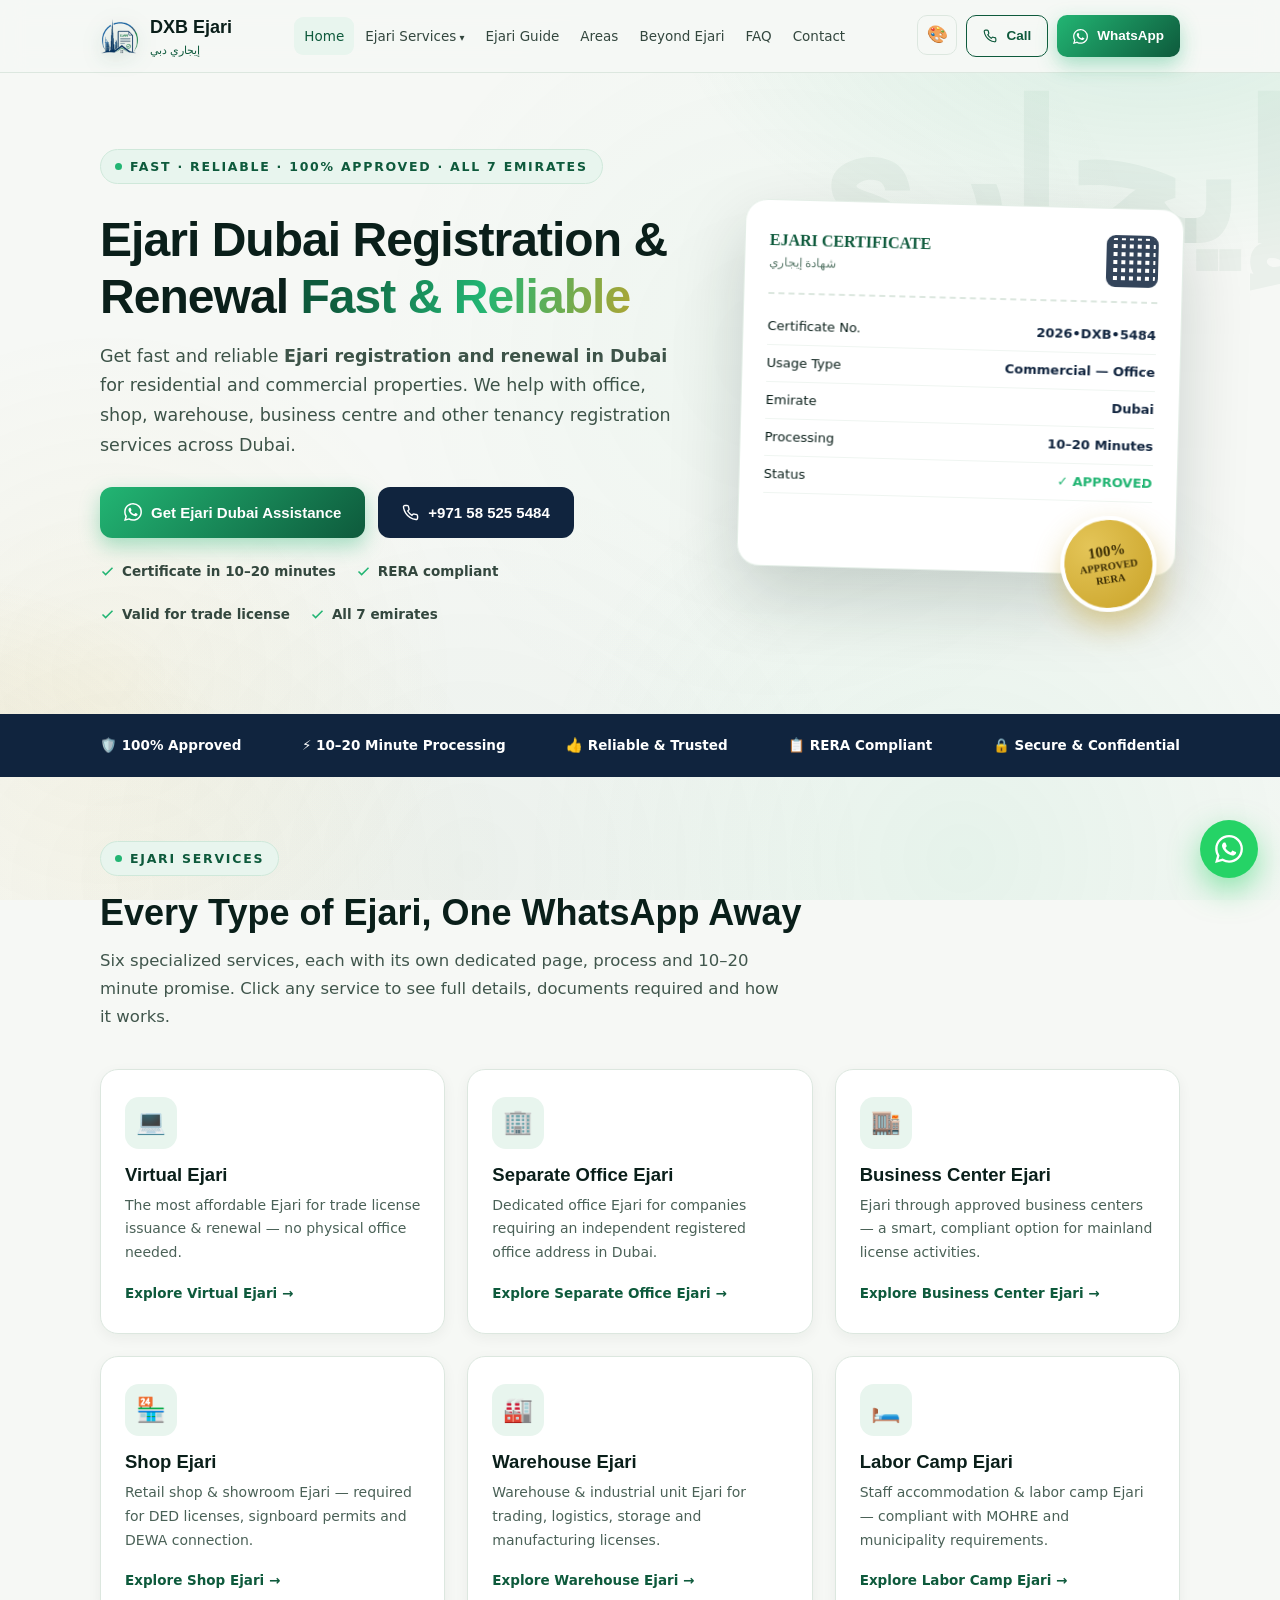
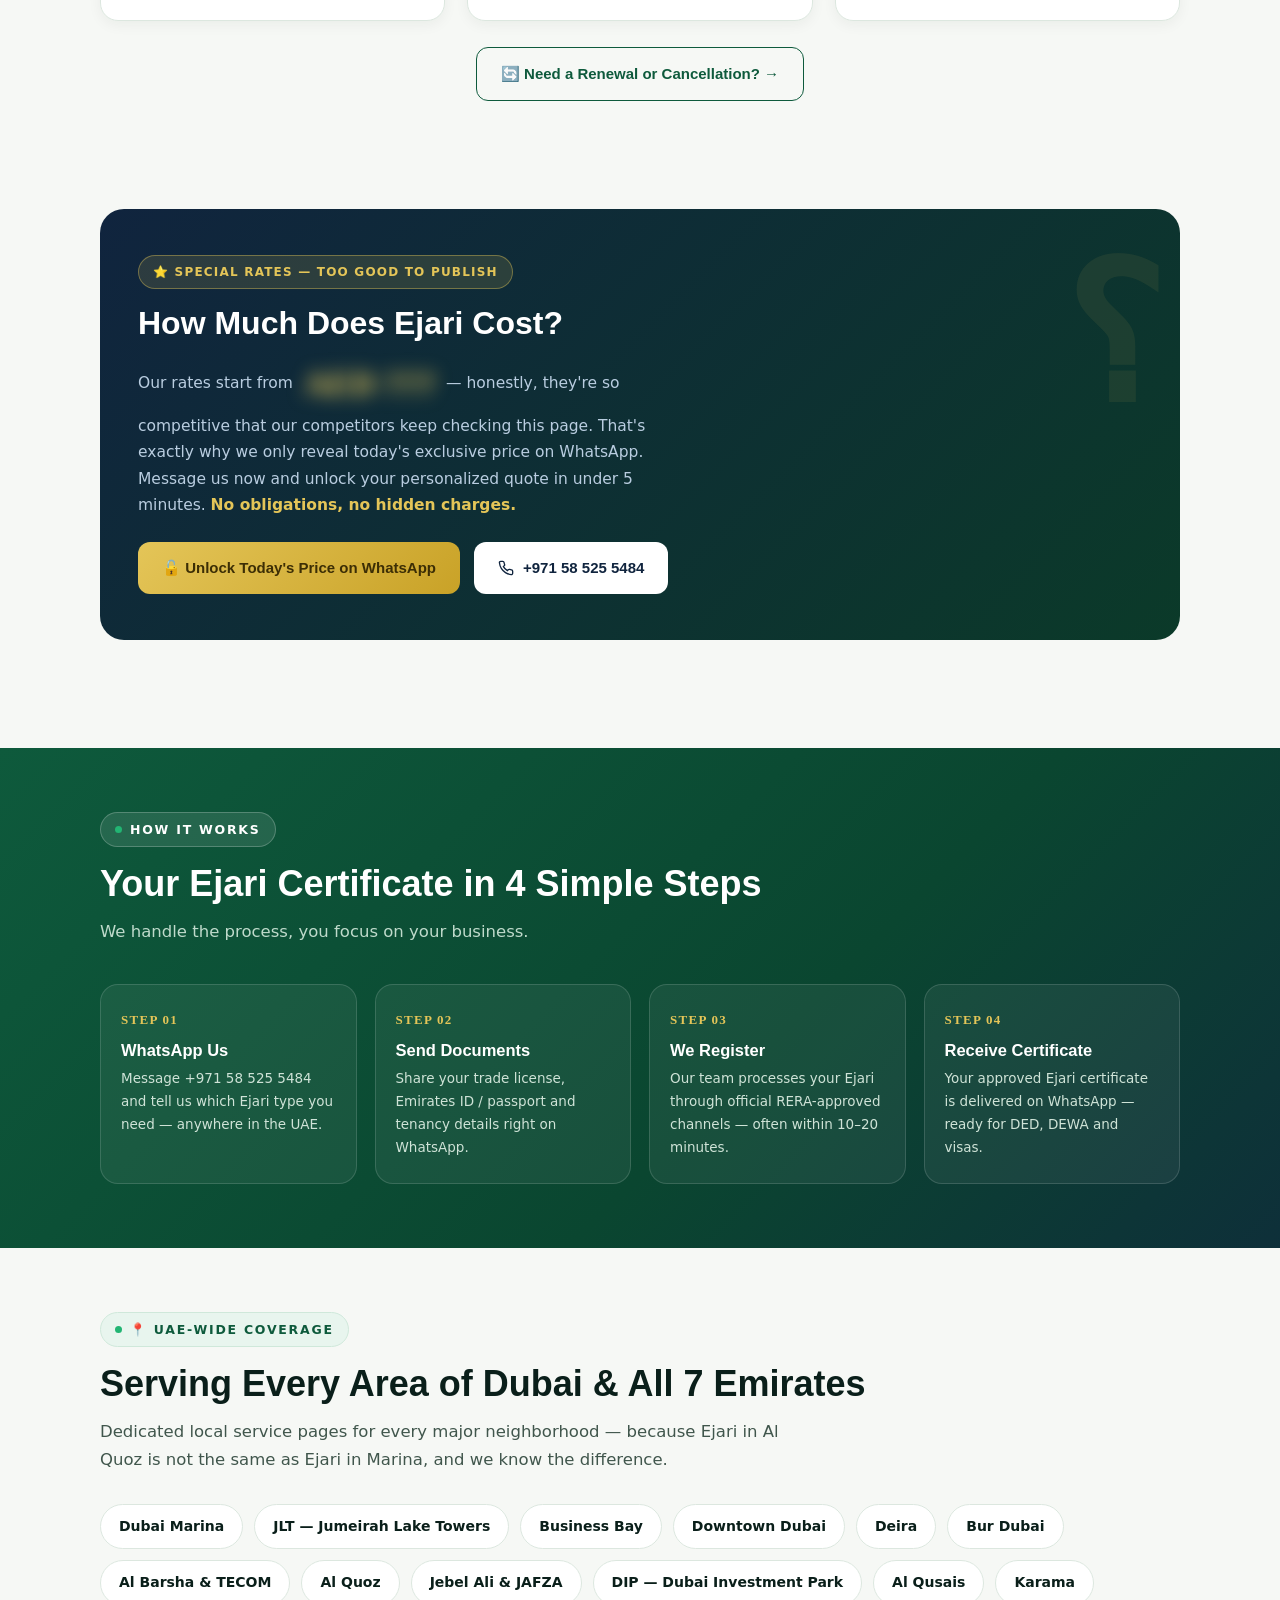
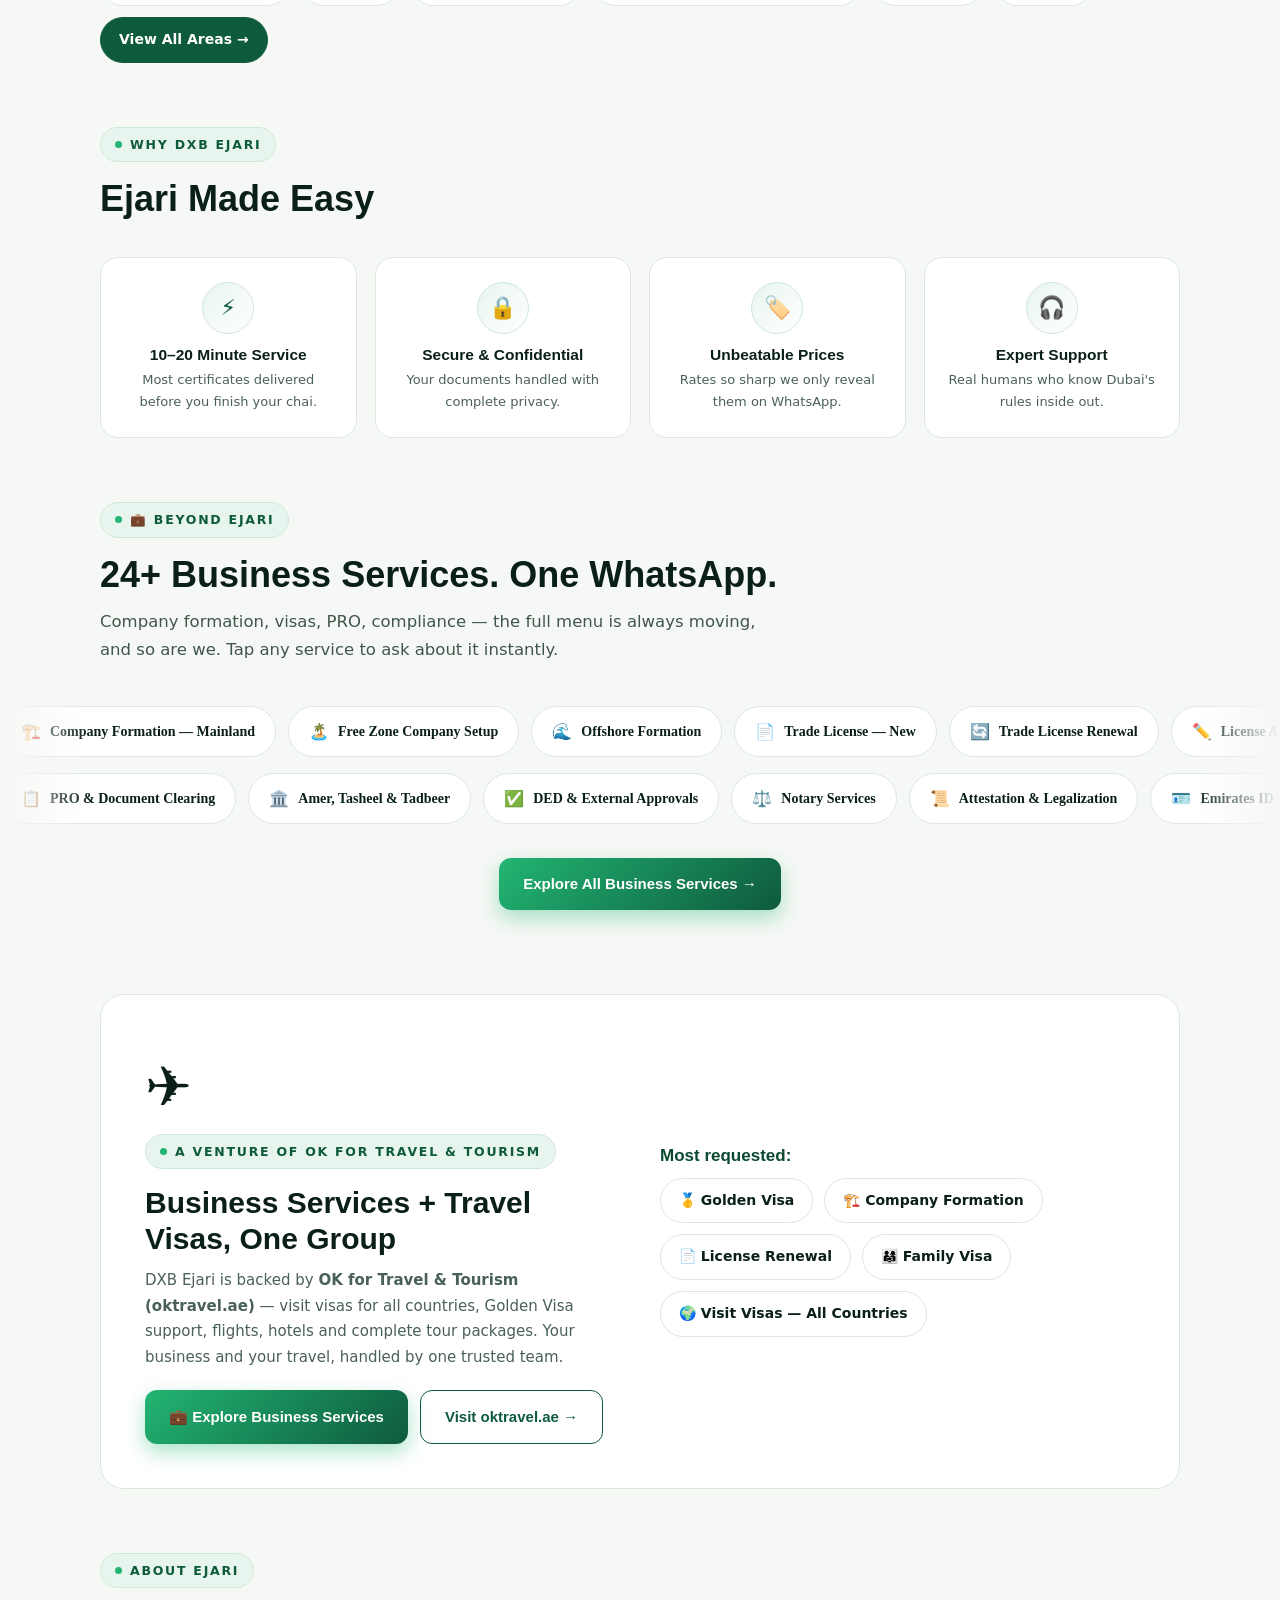
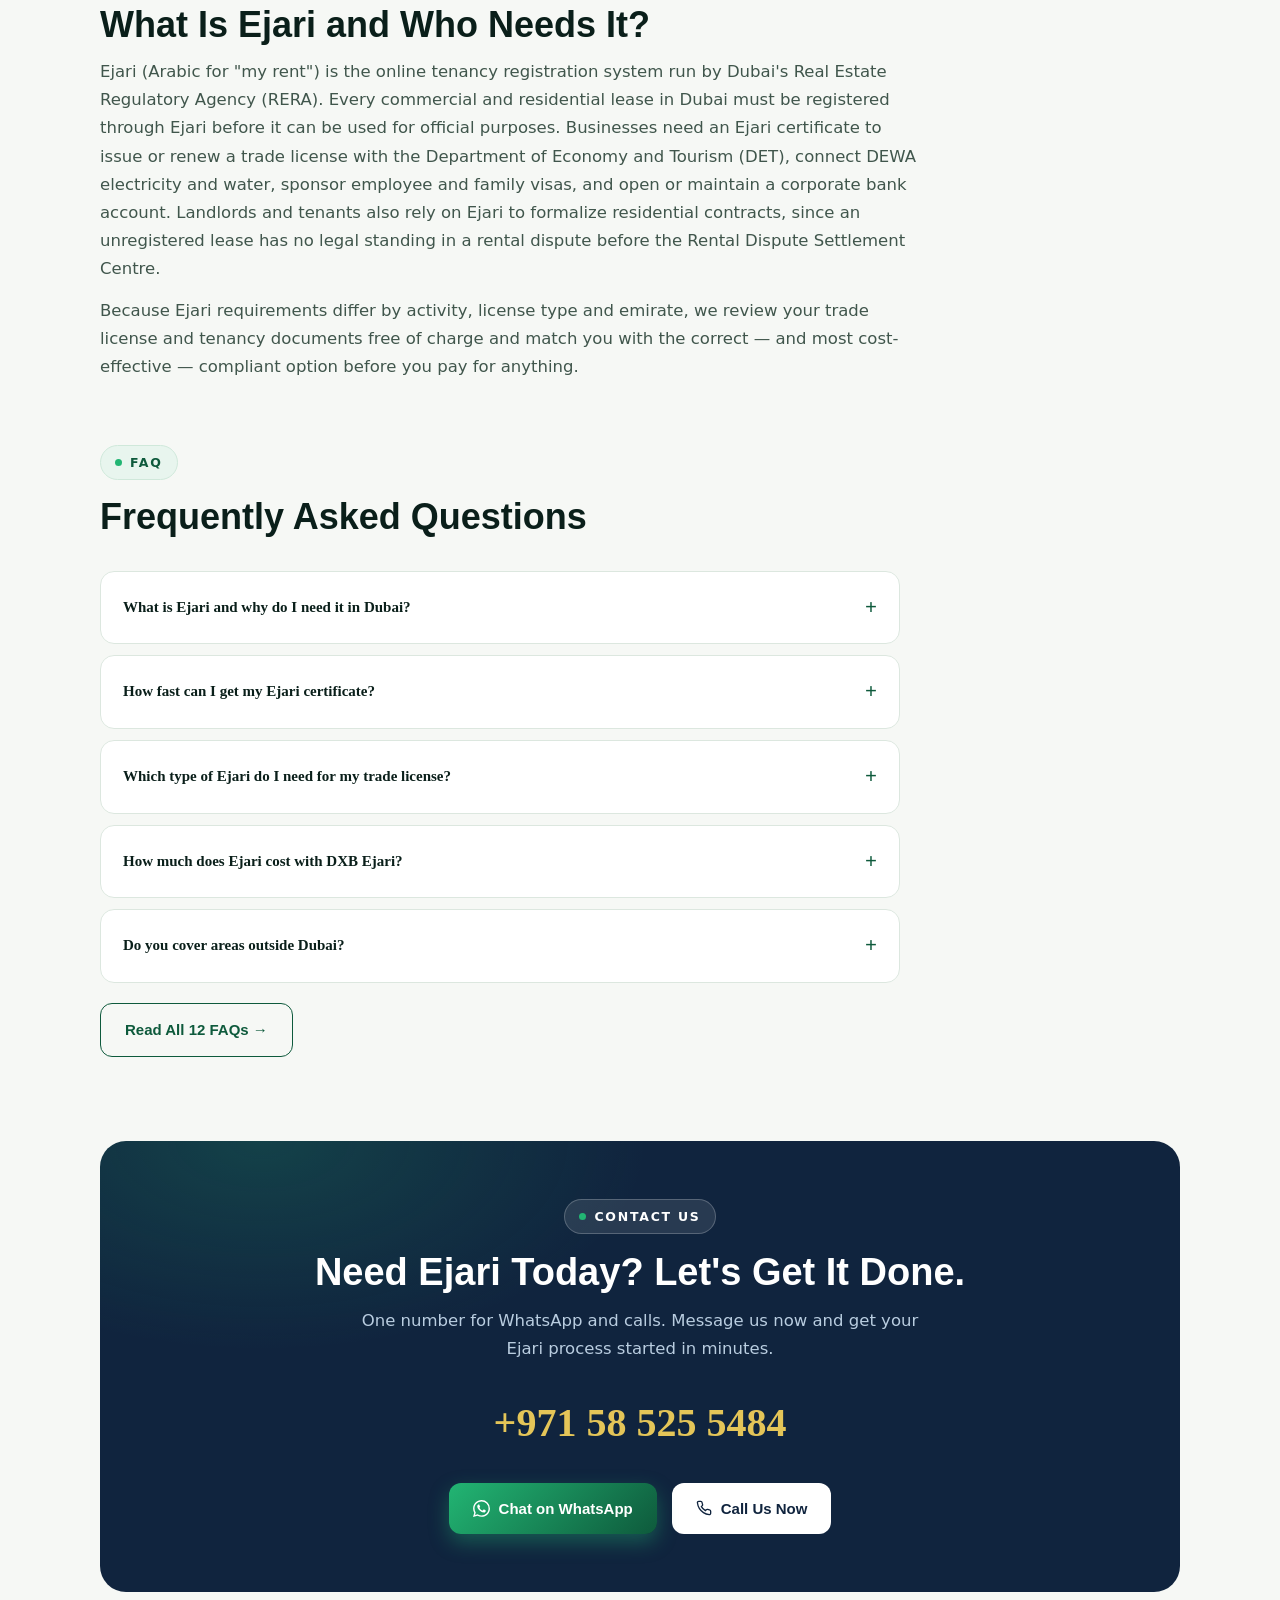
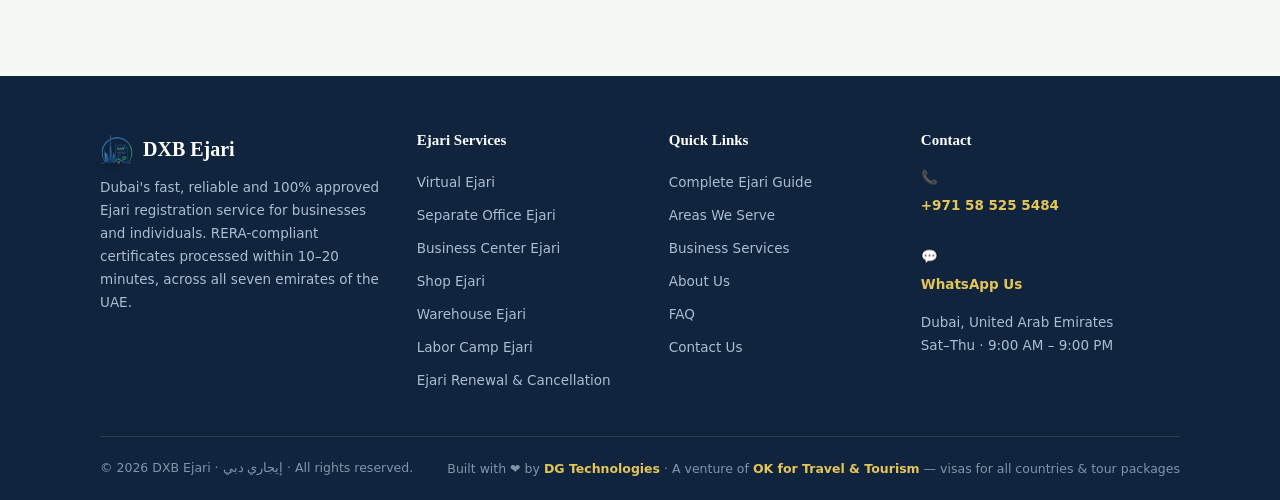
==== commit f17ed4ab: "Replace repository with local website" ====
--- a/index.html
+++ b/index.html
@@ -5,6 +5,7 @@
 <meta name="viewport" content="width=device-width, initial-scale=1.0">
 <title>Ejari Dubai – Fast Registration & Renewal | DXB Ejari</title>
 <meta name="description" content="Get Ejari registration and renewal in Dubai quickly and reliably. We handle residential, office, shop, warehouse and business Ejari services. Contact DXB Ejari today.">
+<meta name="keywords" content="ejari dubai, ejari registration dubai, ejari renewal dubai, ejari certificate, ejari services dubai, ejari online, commercial ejari dubai">
 <meta name="robots" content="index, follow, max-image-preview:large">
 <meta name="author" content="DXB Ejari">
 <meta name="geo.region" content="AE-DU">
@@ -12,8 +13,8 @@
 <link rel="canonical" href="https://dxbejari.com/">
 <meta property="og:type" content="website">
 <meta property="og:url" content="https://dxbejari.com/">
-<meta property="og:title" content="Ejari Dubai – Fast Registration & Renewal | DXB Ejari">
-<meta property="og:description" content="Get Ejari registration and renewal in Dubai quickly and reliably. We handle residential, office, shop, warehouse and business Ejari services. Contact DXB Ejari today.">
+<meta property="og:title" content="Ejari & Tenancy Registration UAE — Ready in 10–20 Minutes, All 7 Emirates | DXB Ejari">
+<meta property="og:description" content="Ejari registration in Dubai within 10–20 minutes, plus tenancy services across all UAE — virtual, office, business center, shop, warehouse & labor camp Ejari, everywhere from Marina to Sharjah. WhatsApp +971 58 525 5484.">
 <meta property="og:site_name" content="DXB Ejari">
 <meta property="og:locale" content="en_AE">
 <meta property="og:image" content="https://dxbejari.com/og-image.jpg">
@@ -21,11 +22,11 @@
 <meta property="og:image:width" content="1200">
 <meta property="og:image:height" content="630">
 <meta property="og:image:type" content="image/jpeg">
-<meta property="og:image:alt" content="Ejari Dubai – Fast Registration & Renewal | DXB Ejari">
+<meta property="og:image:alt" content="Ejari & Tenancy Registration UAE — Ready in 10–20 Minutes, All 7 Emirates | DXB Ejari">
 <link rel="image_src" href="https://dxbejari.com/og-image.jpg">
 <meta name="twitter:card" content="summary_large_image">
-<meta name="twitter:title" content="Ejari Dubai – Fast Registration & Renewal | DXB Ejari">
-<meta name="twitter:description" content="Get Ejari registration and renewal in Dubai quickly and reliably. We handle residential, office, shop, warehouse and business Ejari services. Contact DXB Ejari today.">
+<meta name="twitter:title" content="Ejari & Tenancy Registration UAE — Ready in 10–20 Minutes, All 7 Emirates | DXB Ejari">
+<meta name="twitter:description" content="Ejari registration in Dubai within 10–20 minutes, plus tenancy services across all UAE — virtual, office, business center, shop, warehouse & labor camp Ejari, everywhere from Marina to Sharjah. WhatsApp +971 58 525 5484.">
 <meta name="twitter:image" content="https://dxbejari.com/og-image.jpg">
 <meta name="theme-color" content="#0E5A3C">
 <meta name="format-detection" content="telephone=yes">
@@ -333,4 +334,4 @@
 document.querySelectorAll('.yr').forEach(el=>el.textContent=new Date().getFullYear());
 </script>
 </body>
-</html>
+</html>
--- a/style.css
+++ b/style.css
@@ -0,0 +1,380 @@
+:root{
+  --ink:#0A1F1A; --emerald:#0E5A3C; --emerald-2:#0B4A31; --leaf:#22B573;
+  --mint:#E8F5EE; --navy:#10243E; --gold:#C9A227; --gold-2:#E4C558;
+  --paper:#F6F8F5; --white:#fff; --line:#DCE7DF;
+  --shadow:0 12px 32px rgba(10,31,26,.10); --radius:18px;
+}
+*{margin:0;padding:0;box-sizing:border-box}
+html{scroll-behavior:smooth}
+body{font-family:'Inter',system-ui,sans-serif;color:var(--ink);background:var(--paper);line-height:1.7;font-size:16px}
+h1,h2,h3,h4{font-family:'Sora',sans-serif;line-height:1.18}
+.ar{font-family:'Noto Kufi Arabic',sans-serif}
+a{color:inherit;text-decoration:none}
+.wrap{max-width:1120px;margin:0 auto;padding:0 20px}
+section{padding:64px 0}
+.eyebrow{display:inline-flex;align-items:center;gap:8px;font-size:12.5px;font-weight:600;letter-spacing:.14em;text-transform:uppercase;color:var(--emerald);background:var(--mint);border:1px solid #CFE8DA;border-radius:999px;padding:6px 14px;margin-bottom:16px}
+.eyebrow::before{content:"";width:7px;height:7px;border-radius:50%;background:var(--leaf)}
+.eyebrow.lt{background:rgba(255,255,255,.1);border-color:rgba(255,255,255,.22);color:#fff}
+h2{font-size:clamp(25px,3.8vw,36px);font-weight:800;margin-bottom:12px}
+.sub{color:#40564C;max-width:680px;font-size:16.5px}
+.btn{display:inline-flex;align-items:center;gap:9px;font-family:'Sora',sans-serif;font-weight:700;font-size:15px;padding:13px 24px;border-radius:12px;transition:.22s;cursor:pointer;border:0}
+.btn svg{flex:none}
+.btn-green{background:linear-gradient(135deg,var(--leaf),var(--emerald));color:#fff;box-shadow:0 8px 20px color-mix(in srgb,var(--leaf) 38%,transparent)}
+.btn-green:hover{transform:translateY(-2px);box-shadow:0 12px 26px color-mix(in srgb,var(--leaf) 48%,transparent)}
+.btn-dark{background:var(--navy);color:#fff}
+.btn-dark:hover{background:#1A3556;transform:translateY(-2px)}
+.btn-gold{background:linear-gradient(135deg,var(--gold-2),var(--gold));color:#3C2E05}
+.btn-gold:hover{transform:translateY(-2px);box-shadow:0 10px 24px rgba(201,162,39,.4)}
+.btn-ghost{background:transparent;border:1.5px solid var(--emerald);color:var(--emerald)}
+.btn-ghost:hover{background:var(--mint)}
+.btn-white{background:#fff;color:var(--navy)}
+.btn-sm{padding:9px 16px;font-size:13.5px;border-radius:10px}
+
+/* Header */
+header{position:sticky;top:0;z-index:100;background:rgba(246,248,245,.9);backdrop-filter:blur(12px);border-bottom:1px solid var(--line)}
+.nav{display:flex;align-items:center;justify-content:space-between;height:72px;gap:10px}
+.logo{display:flex;align-items:center;gap:10px;font-family:'Sora',sans-serif;font-weight:800;font-size:18px;flex:none}
+.logo-mark{width:40px;height:40px;object-fit:contain;flex:none;filter:drop-shadow(0 4px 10px rgba(14,90,60,.25))}
+.fbrand .logo-mark{filter:drop-shadow(0 2px 6px rgba(0,0,0,.35)) brightness(1.15)}
+.logo small{display:block;font-family:'Noto Kufi Arabic';font-size:10.5px;font-weight:500;color:var(--emerald)}
+.nav-links{display:flex;gap:1px;font-size:13.5px;font-weight:500;color:#33473E;flex-wrap:nowrap}
+.nav-links>a,.nav-links .dd>a{padding:8px 10px;border-radius:9px;white-space:nowrap;display:inline-block}
+.nav-links>a:hover,.nav-links>a.on{color:var(--emerald);background:var(--mint)}
+.dd{position:relative}
+.dd>a::after{content:" ▾";font-size:10px}
+.dd-menu{position:absolute;top:100%;left:0;min-width:250px;background:#fff;border:1px solid var(--line);border-radius:14px;box-shadow:var(--shadow);padding:8px;display:none;z-index:60}
+.dd:hover .dd-menu,.dd:focus-within .dd-menu{display:block}
+.dd-menu a{display:block;padding:10px 14px;border-radius:9px;font-size:13.5px}
+.dd-menu a:hover{background:var(--mint);color:var(--emerald)}
+.nav-cta{display:flex;gap:9px;flex:none}
+.menu-btn{display:none;background:none;border:1.5px solid var(--line);border-radius:10px;padding:8px 12px;font-size:18px;cursor:pointer;color:var(--emerald)}
+
+/* Breadcrumb */
+.crumbs{font-size:13px;color:#5B7A6B;padding:18px 0 0}
+.crumbs a:hover{color:var(--emerald);text-decoration:underline}
+.crumbs span{margin:0 7px;color:#9DB5A8}
+
+/* Page hero */
+.phero{padding:56px 0 64px;background:
+ radial-gradient(800px 440px at 90% -10%, rgba(34,181,115,.14), transparent 60%),
+ radial-gradient(620px 380px at -8% 110%, rgba(201,162,39,.10), transparent 55%), var(--paper);
+ position:relative;overflow:hidden}
+.phero .ar-mark{position:absolute;top:0;right:-1%;font-size:clamp(100px,16vw,190px);font-weight:700;color:rgba(14,90,60,.05);pointer-events:none;line-height:1.1}
+.phero h1{font-size:clamp(30px,4.8vw,48px);font-weight:800;letter-spacing:-.02em;margin:12px 0 16px;max-width:820px}
+.phero h1 .grad{background:linear-gradient(100deg,var(--emerald) 10%,var(--leaf) 55%,var(--gold) 110%);-webkit-background-clip:text;background-clip:text;color:transparent}
+.phero p.lead{font-size:17.5px;color:#3D5348;max-width:640px;margin-bottom:26px}
+.hero-ctas{display:flex;gap:13px;flex-wrap:wrap;margin-bottom:22px}
+.hero-points{display:flex;gap:20px;flex-wrap:wrap;font-size:13.5px;font-weight:600;color:#33473E}
+.hero-points span{display:inline-flex;align-items:center;gap:7px}
+.hero-points svg{color:var(--leaf)}
+.hero-grid{display:grid;grid-template-columns:1.15fr .85fr;gap:48px;align-items:center}
+
+/* Certificate signature card */
+.cert{position:relative;background:#fff;border-radius:22px;box-shadow:0 30px 70px rgba(10,31,26,.18);padding:26px 24px 72px;border:1px solid #E4EEE7;transform:rotate(1.5deg)}
+.cert-top{display:flex;justify-content:space-between;align-items:flex-start;border-bottom:2px dashed var(--line);padding-bottom:14px;margin-bottom:14px}
+.cert-brand{font-family:'Sora';font-weight:800;font-size:16px;color:var(--emerald)}
+.cert-brand span{display:block;font-family:'Noto Kufi Arabic';font-size:11.5px;font-weight:500;color:#5B7A6B}
+.cert-qr{width:52px;height:52px;border-radius:9px;background:repeating-linear-gradient(0deg,var(--navy) 0 4px,transparent 4px 8px),repeating-linear-gradient(90deg,var(--navy) 0 4px,#fff 4px 8px);opacity:.85;border:3px solid var(--navy)}
+.cert-row{display:flex;justify-content:space-between;font-size:13px;padding:7px 0;border-bottom:1px solid #EFF5F1}
+.cert-row b{color:var(--navy)}
+.cert-row .ok{color:var(--leaf);font-weight:700}
+.stamp{position:absolute;right:18px;bottom:-38px;width:96px;height:96px;border-radius:50%;background:radial-gradient(circle at 32% 28%,var(--gold-2),var(--gold));display:grid;place-items:center;text-align:center;color:#3C2E05;font-family:'Sora';font-weight:800;font-size:10.5px;line-height:1.25;box-shadow:0 14px 30px rgba(201,162,39,.45);border:4px solid #fff;transform:rotate(-10deg)}
+.stamp em{display:block;font-style:normal;font-size:15px}
+
+/* Trust strip */
+.trust{background:var(--navy);color:#fff;padding:20px 0}
+.trust .wrap{display:flex;justify-content:space-between;gap:16px;flex-wrap:wrap}
+.trust span{display:inline-flex;align-items:center;gap:9px;font-size:13.5px;font-weight:600}
+.trust svg{color:var(--gold-2)}
+
+/* Cards */
+.cards{display:grid;grid-template-columns:repeat(3,1fr);gap:22px;margin-top:38px}
+.card{background:#fff;border:1px solid var(--line);border-radius:var(--radius);padding:27px 24px;box-shadow:0 4px 14px rgba(10,31,26,.05);transition:.25s;position:relative;overflow:hidden;display:block}
+.card::after{content:"";position:absolute;inset:auto 0 0 0;height:4px;background:linear-gradient(90deg,var(--emerald),var(--leaf));transform:scaleX(0);transform-origin:left;transition:.3s}
+.card:hover{transform:translateY(-6px);box-shadow:var(--shadow)}
+.card:hover::after{transform:scaleX(1)}
+.card .ico{width:52px;height:52px;border-radius:14px;background:var(--mint);display:grid;place-items:center;color:var(--emerald);margin-bottom:15px;font-size:24px}
+.card h3{font-size:18.5px;margin-bottom:8px}
+.card p{font-size:14px;color:#4A6157;margin-bottom:14px}
+.card .go{font-weight:700;font-size:13.5px;color:var(--emerald)}
+
+/* Article prose */
+.prose{max-width:800px}
+.prose h2{margin-top:44px}
+.prose h3{font-size:20px;margin:30px 0 10px;color:var(--emerald-2)}
+.prose p{margin-bottom:16px;color:#33473E;font-size:15.5px}
+.prose strong{color:var(--navy)}
+.prose ul{margin:0 0 18px 4px;list-style:none}
+.prose ul li{padding:7px 0 7px 30px;position:relative;color:#33473E;font-size:15px}
+.prose ul li::before{content:"✓";position:absolute;left:0;top:7px;width:20px;height:20px;border-radius:50%;background:var(--mint);color:var(--emerald);font-size:11px;font-weight:800;display:grid;place-items:center}
+.twocol{display:grid;grid-template-columns:1fr 340px;gap:44px;align-items:start}
+.sidebar{position:sticky;top:92px;display:flex;flex-direction:column;gap:18px}
+.side-box{background:#fff;border:1px solid var(--line);border-radius:var(--radius);padding:24px}
+.side-box h3{font-size:16px;margin-bottom:12px}
+.side-box .links a{display:block;padding:9px 0;font-size:14px;color:#33473E;border-bottom:1px solid #EFF5F1}
+.side-box .links a:hover{color:var(--emerald);padding-left:5px}
+.side-cta{background:linear-gradient(150deg,var(--emerald),var(--navy));color:#fff;border:0}
+.side-cta p{font-size:13.5px;color:#C7DCD0;margin:8px 0 16px}
+.side-cta .phone{font-family:'Sora';font-weight:800;font-size:20px;color:var(--gold-2);display:block;margin-bottom:14px}
+
+/* Mystery pricing */
+.mystery{background:linear-gradient(135deg,#10243E 0%,#0B3A29 100%);color:#fff;border-radius:24px;padding:46px 38px;position:relative;overflow:hidden;margin:44px 0}
+.mystery::before{content:"؟";font-family:'Noto Kufi Arabic';position:absolute;right:16px;top:-32px;font-size:190px;font-weight:700;color:rgba(228,197,88,.08)}
+.mystery h2{color:#fff;font-size:clamp(22px,3.4vw,32px)}
+.mystery p{color:#B9CDE0;max-width:560px;margin:10px 0 24px;font-size:15.5px}
+.mystery .blur-price{display:inline-block;font-family:'Sora';font-weight:800;font-size:34px;color:var(--gold-2);filter:blur(9px);user-select:none;margin:0 6px;vertical-align:middle}
+.mystery .tag{display:inline-flex;align-items:center;gap:7px;background:rgba(228,197,88,.14);border:1px solid rgba(228,197,88,.4);color:var(--gold-2);font-size:12px;font-weight:700;letter-spacing:.1em;text-transform:uppercase;border-radius:999px;padding:6px 14px;margin-bottom:16px}
+
+/* Steps */
+.steps{display:grid;grid-template-columns:repeat(4,1fr);gap:18px;margin-top:38px}
+.step{background:#fff;border:1px solid var(--line);border-radius:var(--radius);padding:24px 20px}
+.step .num{font-family:'Sora';font-weight:800;font-size:13px;color:var(--gold);letter-spacing:.1em;display:block;margin-bottom:10px}
+.step h3{font-size:16.5px;margin-bottom:7px}
+.step p{font-size:13.5px;color:#4A6157}
+.steps.dark .step{background:rgba(255,255,255,.06);border-color:rgba(255,255,255,.14);color:#fff}
+.steps.dark .step p{color:#CFE3D7}
+.steps.dark .step .num{color:var(--gold-2)}
+.band{background:linear-gradient(135deg,var(--emerald) 0%,#0A4630 60%,var(--navy) 120%);color:#fff}
+.band h2{color:#fff}
+.band .sub{color:#BFDACB}
+
+/* Docs list */
+.docs{display:grid;grid-template-columns:repeat(2,1fr);gap:13px;margin-top:26px}
+.doc{display:flex;gap:12px;align-items:flex-start;background:#fff;border:1px solid var(--line);border-radius:13px;padding:15px 17px;font-size:14px}
+.doc svg{flex:none;color:var(--emerald);margin-top:2px}
+
+/* Areas */
+.chip-grid{display:flex;flex-wrap:wrap;gap:11px;margin-top:30px}
+.chip{display:inline-flex;align-items:center;gap:8px;background:#fff;border:1px solid var(--line);border-radius:999px;padding:10px 18px;font-size:14px;font-weight:600;transition:.2s}
+.chip:hover{border-color:var(--leaf);color:var(--emerald);box-shadow:0 6px 14px rgba(34,181,115,.16);transform:translateY(-2px)}
+.chip svg{color:var(--leaf)}
+.emirate-cards{display:grid;grid-template-columns:repeat(4,1fr);gap:16px;margin-top:34px}
+.emirate{background:#fff;border:1px solid var(--line);border-radius:16px;padding:22px 20px;text-align:center;transition:.22s;display:block}
+.emirate:hover{transform:translateY(-4px);box-shadow:var(--shadow);border-color:#BFE3CF}
+.emirate .flag{font-size:26px;margin-bottom:8px}
+.emirate h3{font-size:16px;margin-bottom:4px}
+.emirate p{font-size:12.5px;color:#5B7A6B;word-break:break-all}
+
+/* FAQ */
+.faq{max-width:800px;margin-top:32px}
+details{background:#fff;border:1px solid var(--line);border-radius:14px;margin-bottom:11px;overflow:hidden}
+summary{cursor:pointer;list-style:none;padding:18px 22px;font-family:'Sora';font-weight:600;font-size:15px;display:flex;justify-content:space-between;align-items:center;gap:14px}
+summary::-webkit-details-marker{display:none}
+summary::after{content:"+";font-size:21px;color:var(--emerald);transition:.25s;flex:none}
+details[open] summary::after{transform:rotate(45deg)}
+details .a{padding:0 22px 19px;font-size:14.5px;color:#4A6157}
+
+/* Why */
+.why{display:grid;grid-template-columns:repeat(4,1fr);gap:18px;margin-top:36px}
+.why>div{background:#fff;border:1px solid var(--line);border-radius:var(--radius);padding:24px 20px;text-align:center}
+.wico{width:52px;height:52px;margin:0 auto 12px;border-radius:50%;background:linear-gradient(135deg,var(--mint),#fff);border:1px solid #CFE8DA;display:grid;place-items:center;color:var(--emerald);font-size:22px}
+.why h3{font-size:15.5px;margin-bottom:5px}
+.why p{font-size:13px;color:#4A6157}
+
+/* CTA band */
+.cta-band{background:radial-gradient(700px 380px at 15% 0%, rgba(34,181,115,.20), transparent 55%),var(--navy);color:#fff;text-align:center;border-radius:26px;padding:58px 30px;position:relative;overflow:hidden}
+.cta-band h2{color:#fff;font-size:clamp(24px,3.8vw,38px)}
+.cta-band p{color:#B9CDE0;max-width:560px;margin:12px auto 26px;font-size:16.5px}
+.phone-big{font-family:'Sora';font-weight:800;font-size:clamp(24px,4.6vw,40px);color:var(--gold-2);display:block;margin-bottom:26px}
+.cta-ctas{display:flex;gap:15px;justify-content:center;flex-wrap:wrap}
+
+/* OK Travel promo */
+.promo{display:grid;grid-template-columns:1fr 1fr;gap:40px;align-items:center;background:#fff;border:1px solid var(--line);border-radius:24px;padding:44px;margin-top:20px}
+.promo .plane{font-size:56px}
+.promo h2{font-size:clamp(22px,3vw,30px)}
+.promo p{color:#4A6157;font-size:15px;margin:10px 0 20px}
+
+/* Footer */
+footer{background:var(--navy);color:#A9BFD4;padding:56px 0 0;margin-top:20px}
+footer h4{color:#fff;font-size:15px;margin-bottom:16px;font-family:'Sora'}
+.fgrid{display:grid;grid-template-columns:1.3fr 1fr 1fr 1.2fr;gap:36px;padding-bottom:40px}
+.fgrid a{display:block;padding:5px 0;font-size:13.5px}
+.fgrid a:hover{color:var(--gold-2)}
+.fgrid p{font-size:13.5px}
+.fbrand{font-family:'Sora';font-weight:800;font-size:20px;color:#fff;margin-bottom:10px;display:flex;align-items:center;gap:9px}
+.fbrand .logo-mark{width:34px;height:34px;font-size:16px}
+.watermark{border-top:1px solid rgba(255,255,255,.12);padding:20px 0;display:flex;justify-content:space-between;gap:14px;flex-wrap:wrap;font-size:12.5px;color:#7E96AC;align-items:center}
+.watermark a{color:var(--gold-2);font-weight:600}
+.watermark a:hover{text-decoration:underline}
+
+/* WA float */
+.wa-float{position:fixed;right:22px;bottom:22px;z-index:200;width:58px;height:58px;border-radius:50%;background:#25D366;display:grid;place-items:center;color:#fff;box-shadow:0 12px 30px rgba(37,211,102,.5);animation:waPulse 2.4s infinite}
+.wa-float:hover{transform:scale(1.08)}
+@keyframes waPulse{0%,100%{box-shadow:0 12px 30px rgba(37,211,102,.5),0 0 0 0 rgba(37,211,102,.45)}50%{box-shadow:0 12px 30px rgba(37,211,102,.5),0 0 0 15px rgba(37,211,102,0)}}
+
+.rv{opacity:0;transform:translateY(20px);transition:.6s cubic-bezier(.2,.8,.2,1)}
+.rv.on{opacity:1;transform:none}
+@media (prefers-reduced-motion:reduce){*{animation:none!important;transition:none!important}.rv{opacity:1;transform:none}}
+
+@media (max-width:1180px){.nav-links{display:none;position:absolute;top:72px;left:0;right:0;background:#fff;border-bottom:1px solid var(--line);flex-direction:column;padding:14px 20px;gap:2px;box-shadow:var(--shadow);flex-wrap:wrap}
+.nav-links.open{display:flex}
+.nav-links>a,.nav-links .dd>a{padding:12px 10px;font-size:15px}
+.dd-menu{position:static;display:block;box-shadow:none;border:0;padding-left:14px}
+.menu-btn{display:block}}
+@media (max-width:1020px){
+.hero-grid{grid-template-columns:1fr;gap:40px}
+.twocol{grid-template-columns:1fr}
+.sidebar{position:static}
+.cards{grid-template-columns:repeat(2,1fr)}
+.steps,.why,.emirate-cards{grid-template-columns:repeat(2,1fr)}
+.fgrid{grid-template-columns:repeat(2,1fr)}
+.promo{grid-template-columns:1fr;padding:32px}}
+@media (max-width:600px){section{padding:50px 0}
+.cards,.steps,.why,.docs,.emirate-cards{grid-template-columns:1fr}
+.cert{transform:none}
+.nav-cta .btn-ghost{display:none}
+.nav-cta{gap:8px}
+.nav-cta .nav-wa{width:40px;height:40px;min-height:40px!important;padding:0;border-radius:50%;display:inline-flex;align-items:center;justify-content:center;gap:0;flex:none;box-shadow:0 4px 12px rgba(34,181,115,.35)}
+.nav-cta .nav-wa .btn-label{display:none}
+.fgrid{grid-template-columns:1fr}
+.watermark{justify-content:center;text-align:center}}
+
+/* ============ v2: Android-first additions ============ */
+/* Guide tables */
+.gtable-wrap{overflow-x:auto;margin:22px 0;border-radius:14px;border:1px solid var(--line);-webkit-overflow-scrolling:touch}
+.gtable{width:100%;border-collapse:collapse;background:#fff;font-size:14px;min-width:560px}
+.gtable th{background:var(--emerald);color:#fff;font-family:'Sora';font-size:13px;text-align:left;padding:13px 16px}
+.gtable td{padding:13px 16px;border-bottom:1px solid #EFF5F1;color:#33473E;vertical-align:top}
+.gtable tr:last-child td{border-bottom:0}
+.gtable tr:nth-child(even) td{background:#FAFCFA}
+
+/* Founder */
+.founder-frame{position:relative;max-width:400px;margin:0 auto;border-radius:26px;overflow:hidden;box-shadow:0 30px 70px rgba(10,31,26,.22);border:1px solid #E4EEE7;transform:rotate(1.2deg)}
+.founder-frame img{display:block;width:100%;height:auto}
+.founder-frame::after{content:"";position:absolute;inset:0;background:linear-gradient(180deg,transparent 55%,rgba(10,31,26,.55));pointer-events:none}
+.founder-badge{position:absolute;left:18px;bottom:16px;z-index:2;color:#fff;font-size:13px;line-height:1.4;background:rgba(14,90,60,.75);backdrop-filter:blur(6px);border:1px solid rgba(255,255,255,.25);padding:10px 16px;border-radius:12px}
+.founder-badge strong{font-family:'Sora';font-size:15px;color:var(--gold-2)}
+.vision-quote{font-family:'Sora';font-weight:700;font-size:clamp(19px,3.2vw,28px);color:#fff;max-width:760px;margin:0 auto;line-height:1.5}
+
+/* Timeline */
+.tl{position:relative;margin-top:36px;padding-left:30px}
+.tl::before{content:"";position:absolute;left:8px;top:6px;bottom:6px;width:2.5px;background:linear-gradient(180deg,var(--leaf),var(--emerald),var(--navy));border-radius:2px}
+.tl-item{position:relative;padding:0 0 34px 22px}
+.tl-item:last-child{padding-bottom:0}
+.tl-dot{position:absolute;left:-30px;top:5px;width:19px;height:19px;border-radius:50%;background:#fff;border:4px solid var(--leaf);box-shadow:0 0 0 4px var(--mint)}
+.tl-date{font-family:'Sora';font-weight:800;font-size:12.5px;color:var(--gold);letter-spacing:.09em;text-transform:uppercase;display:block;margin-bottom:6px}
+.tl-item h3{font-size:19px;margin-bottom:7px}
+.tl-item p{color:#33473E;font-size:15px;max-width:720px}
+
+/* Mobile: floating WhatsApp bubble only (no bottom bar) */
+@media (max-width:700px){
+  .btn{min-height:48px;padding:13px 22px} /* comfortable Android tap targets */
+  .chip{min-height:44px;padding:11px 18px}
+  summary{min-height:52px}
+  .nav-cta .btn-sm{min-height:42px}
+  input,select,textarea{font-size:16px}   /* prevents Android/iOS zoom-on-focus */
+  .wa-float{width:60px;height:60px;right:16px;bottom:16px}
+}
+@media (max-width:700px){.founder-frame{transform:none;max-width:340px}}
+
+/* ============ v3: ALIVE — dark theme, live backgrounds, 3D ============ */
+html{background:var(--paper);transition:background .35s}
+body{background:transparent;transition:color .35s}
+#livebg{position:fixed;inset:0;z-index:-1;pointer-events:none;width:100%;height:100%}
+.phero{background:radial-gradient(800px 440px at 90% -10%, rgba(34,181,115,.14), transparent 60%),radial-gradient(620px 380px at -8% 110%, rgba(201,162,39,.10), transparent 55%)}
+
+/* Breathing gradient headline */
+.grad{background-size:220% auto;animation:gradShift 7s ease-in-out infinite}
+@keyframes gradShift{0%,100%{background-position:0% 50%}50%{background-position:100% 50%}}
+
+/* Button shine sweep */
+.btn-green,.btn-gold,.btn-dark{position:relative;overflow:hidden}
+.btn-green::after,.btn-gold::after,.btn-dark::after{content:"";position:absolute;top:0;left:-90%;width:55%;height:100%;background:linear-gradient(105deg,transparent,rgba(255,255,255,.5),transparent);transform:skewX(-20deg);transition:left .55s ease}
+.btn-green:hover::after,.btn-gold:hover::after,.btn-dark:hover::after{left:135%}
+
+/* 3D tilt targets get GPU hints */
+.cert,.founder-frame{will-change:transform;transition:box-shadow .3s}
+.tilting{transition:none!important}
+
+/* Header theme toggle */
+
+/* FX control (theme + live background picker) */
+.fx{position:relative;font-family:'Sora',sans-serif;flex:none}
+.fx-fab{width:40px;height:40px;border-radius:10px;border:1.5px solid var(--line);background:transparent;font-size:17px;cursor:pointer;transition:.25s;line-height:1}
+.fx-fab:hover{background:var(--mint);transform:rotate(20deg) scale(1.06)}
+.fx-panel{display:none;position:absolute;top:calc(100% + 10px);right:0;left:auto;width:250px;max-width:calc(100vw - 24px);background:#fff;border:1px solid var(--line);border-radius:16px;padding:16px 16px 18px;box-shadow:0 20px 50px rgba(10,31,26,.22);z-index:120}
+.fx.open .fx-panel{display:block;animation:fxIn .22s ease}
+@keyframes fxIn{from{opacity:0;transform:translateY(8px)}to{opacity:1;transform:none}}
+.fx-panel h5{font-size:10.5px;letter-spacing:.14em;text-transform:uppercase;color:#5B7A6B;margin:12px 0 8px}
+.fx-panel h5:first-child{margin-top:0}
+.fx-row{display:flex;gap:6px;flex-wrap:wrap}
+.fx-row button{flex:1 1 46%;min-width:70px;padding:9px 6px;font-size:12.5px;border-radius:9px;border:1px solid var(--line);background:transparent;cursor:pointer;font-family:'Sora';font-weight:600;color:inherit;transition:.2s}
+.fx-row button:hover{border-color:var(--leaf)}
+.fx-row button[data-active]{background:var(--emerald);color:#fff;border-color:var(--emerald)}
+
+/* ---------------- DARK THEME ---------------- */
+[data-theme="dark"]{
+  --paper:#0A1712;--ink:#E9F2EC;--line:#1F3629;--mint:color-mix(in srgb,var(--leaf) 13%,#0B1712);
+  --shadow:0 12px 32px rgba(0,0,0,.5);
+}
+[data-theme="dark"] header{background:rgba(10,23,18,.9);border-bottom-color:#1B2F25}
+[data-theme="dark"] .nav-links{color:#BED4C6}
+[data-theme="dark"] .nav-links>a:hover,[data-theme="dark"] .nav-links>a.on,[data-theme="dark"] .nav-links .dd>a:hover{background:color-mix(in srgb,var(--leaf) 16%,#0B1712);color:var(--leaf)}
+[data-theme="dark"] .dd-menu{background:#0F221A;border-color:#1F3629}
+[data-theme="dark"] .dd-menu a:hover{background:color-mix(in srgb,var(--leaf) 16%,#0B1712);color:var(--leaf)}
+[data-theme="dark"] .menu-btn{border-color:#1F3629;color:var(--leaf);background:#0F221A}
+[data-theme="dark"] .nav-links.open{background:#0C1B14;border-color:#1F3629}
+[data-theme="dark"] .fx-fab:hover{background:color-mix(in srgb,var(--leaf) 16%,#0B1712)}
+[data-theme="dark"] .card,[data-theme="dark"] .side-box,[data-theme="dark"] .step,[data-theme="dark"] .doc,
+[data-theme="dark"] details,[data-theme="dark"] .chip,[data-theme="dark"] .emirate,[data-theme="dark"] .gtable,
+[data-theme="dark"] .promo,[data-theme="dark"] .why>div,[data-theme="dark"] .fx-panel{background:#0F221A;border-color:#1F3629}
+[data-theme="dark"] .fx-fab{border-color:#1F3629}
+[data-theme="dark"] .band .step{background:rgba(255,255,255,.06);border-color:rgba(255,255,255,.14)}
+[data-theme="dark"] .card p,[data-theme="dark"] .sub,[data-theme="dark"] .why p,[data-theme="dark"] .step p,
+[data-theme="dark"] details .a,[data-theme="dark"] .prose p,[data-theme="dark"] .prose ul li,
+[data-theme="dark"] .tl-item p,[data-theme="dark"] .doc,[data-theme="dark"] .svc-line{color:#A9C4B4}
+[data-theme="dark"] .band .step p{color:#CFE3D7}
+[data-theme="dark"] .phero p.lead{color:#B9D2C4}
+[data-theme="dark"] .hero-points{color:#B9D2C4}
+[data-theme="dark"] .prose strong{color:#DCEFE4}
+[data-theme="dark"] .prose h3{color:var(--leaf)}
+[data-theme="dark"] .eyebrow{background:color-mix(in srgb,var(--leaf) 16%,#0B1712);border-color:color-mix(in srgb,var(--leaf) 32%,#0B1712);color:var(--leaf)}
+[data-theme="dark"] .btn-ghost{border-color:color-mix(in srgb,var(--leaf) 34%,#0B1712);color:var(--leaf)}
+[data-theme="dark"] .btn-ghost:hover{background:color-mix(in srgb,var(--leaf) 16%,#0B1712)}
+[data-theme="dark"] .phero .ar-mark{color:rgba(255,255,255,.045)}
+[data-theme="dark"] .crumbs{color:#7F9C8D}
+[data-theme="dark"] .cert,[data-theme="dark"] .founder-frame{background:#0F231B;border-color:#1F3629}
+[data-theme="dark"] .cert-top,[data-theme="dark"] .cert-row{border-color:#183028}
+[data-theme="dark"] .cert-row b{color:#E9F2EC}
+[data-theme="dark"] .cert-brand span{color:#8FAF9E}
+[data-theme="dark"] .gtable td{color:#C6DACD;border-color:#173026}
+[data-theme="dark"] .gtable tr:nth-child(even) td{background:#0C1D16}
+[data-theme="dark"] .side-box .links a{color:#A9C4B4;border-color:#173026}
+[data-theme="dark"] .side-box .links a:hover{color:var(--leaf)}
+[data-theme="dark"] .svc-line{border-color:#173026}
+[data-theme="dark"] .tl-dot{background:#0F221A}
+[data-theme="dark"] .founder-badge{background:rgba(10,35,25,.8)}
+[data-theme="dark"] .fx-panel h5{color:#7F9C8D}
+[data-theme="dark"] .trust{background:#0D1E33}
+
+/* ============ v4: accent themes + Beyond Ejari marquee ============ */
+[data-accent="ocean"]{--emerald:#0B4B7A;--emerald-2:#093A5E;--leaf:#2B9DE8;--mint:#E8F1FA}
+[data-accent="violet"]{--emerald:#4C2A85;--emerald-2:#3A2066;--leaf:#8B5CF6;--mint:#F0EBFB}
+[data-accent="crimson"]{--emerald:#8A1E33;--emerald-2:#6E1728;--leaf:#E8536F;--mint:#FBEBEE}
+[data-accent="amber"]{--emerald:#8A5A0F;--emerald-2:#6E470B;--leaf:#F0A32B;--mint:#FBF2E3}
+[data-theme="dark"][data-accent]{--mint:color-mix(in srgb,var(--leaf) 13%,#0B1712)}
+
+.fx-swatches button{flex:0 0 34px;min-width:34px;width:34px;height:34px;border-radius:50%;padding:0;background:var(--sw);border:2px solid transparent;box-shadow:inset 0 0 0 2px rgba(255,255,255,.6)}
+.fx-swatches button:hover{transform:scale(1.12)}
+.fx-swatches button[data-active]{border-color:var(--ink);transform:scale(1.12)}
+
+/* Beyond Ejari marquee */
+.mq{overflow:hidden;position:relative;margin-top:34px;
+ -webkit-mask-image:linear-gradient(90deg,transparent,#000 7%,#000 93%,transparent);
+ mask-image:linear-gradient(90deg,transparent,#000 7%,#000 93%,transparent)}
+.mq-track{display:flex;gap:12px;width:max-content;padding:8px 0;animation:mqScroll 44s linear infinite}
+.mq-track.rev{animation-direction:reverse;animation-duration:52s}
+.mq:hover .mq-track{animation-play-state:paused}
+@keyframes mqScroll{to{transform:translateX(-50%)}}
+.mq-chip{display:inline-flex;align-items:center;gap:9px;white-space:nowrap;background:#fff;border:1px solid var(--line);border-radius:999px;padding:11px 20px;font-size:14px;font-weight:600;font-family:'Sora';color:var(--ink);transition:.2s;animation:chipGlow 4.5s ease-in-out infinite}
+.mq-chip span{font-size:16px}
+.mq-chip:hover{border-color:var(--leaf);color:var(--emerald);transform:translateY(-2px)}
+.mq-track .mq-chip:nth-child(3n){animation-delay:1.4s}
+.mq-track .mq-chip:nth-child(3n+1){animation-delay:2.8s}
+@keyframes chipGlow{0%,100%{box-shadow:0 0 0 0 transparent}50%{box-shadow:0 6px 20px color-mix(in srgb,var(--leaf) 30%,transparent),0 0 0 1px color-mix(in srgb,var(--leaf) 45%,transparent)}}
+[data-theme="dark"] .mq-chip{background:#0F221A;border-color:color-mix(in srgb,var(--leaf) 32%,#0B1712)}
+@media (prefers-reduced-motion:reduce){.mq-track{animation:none;flex-wrap:wrap;width:auto}.mq{mask-image:none;-webkit-mask-image:none}.mq-chip{animation:none}}
+
+/* Banner shots (marketing graphics embedded in About / Contact) */
+.banner-shot{width:100%;height:auto;border-radius:20px;box-shadow:var(--shadow);border:1px solid var(--line);display:block}
+[data-theme="dark"] .banner-shot{border-color:#1F3629;box-shadow:0 12px 32px rgba(0,0,0,.5)}
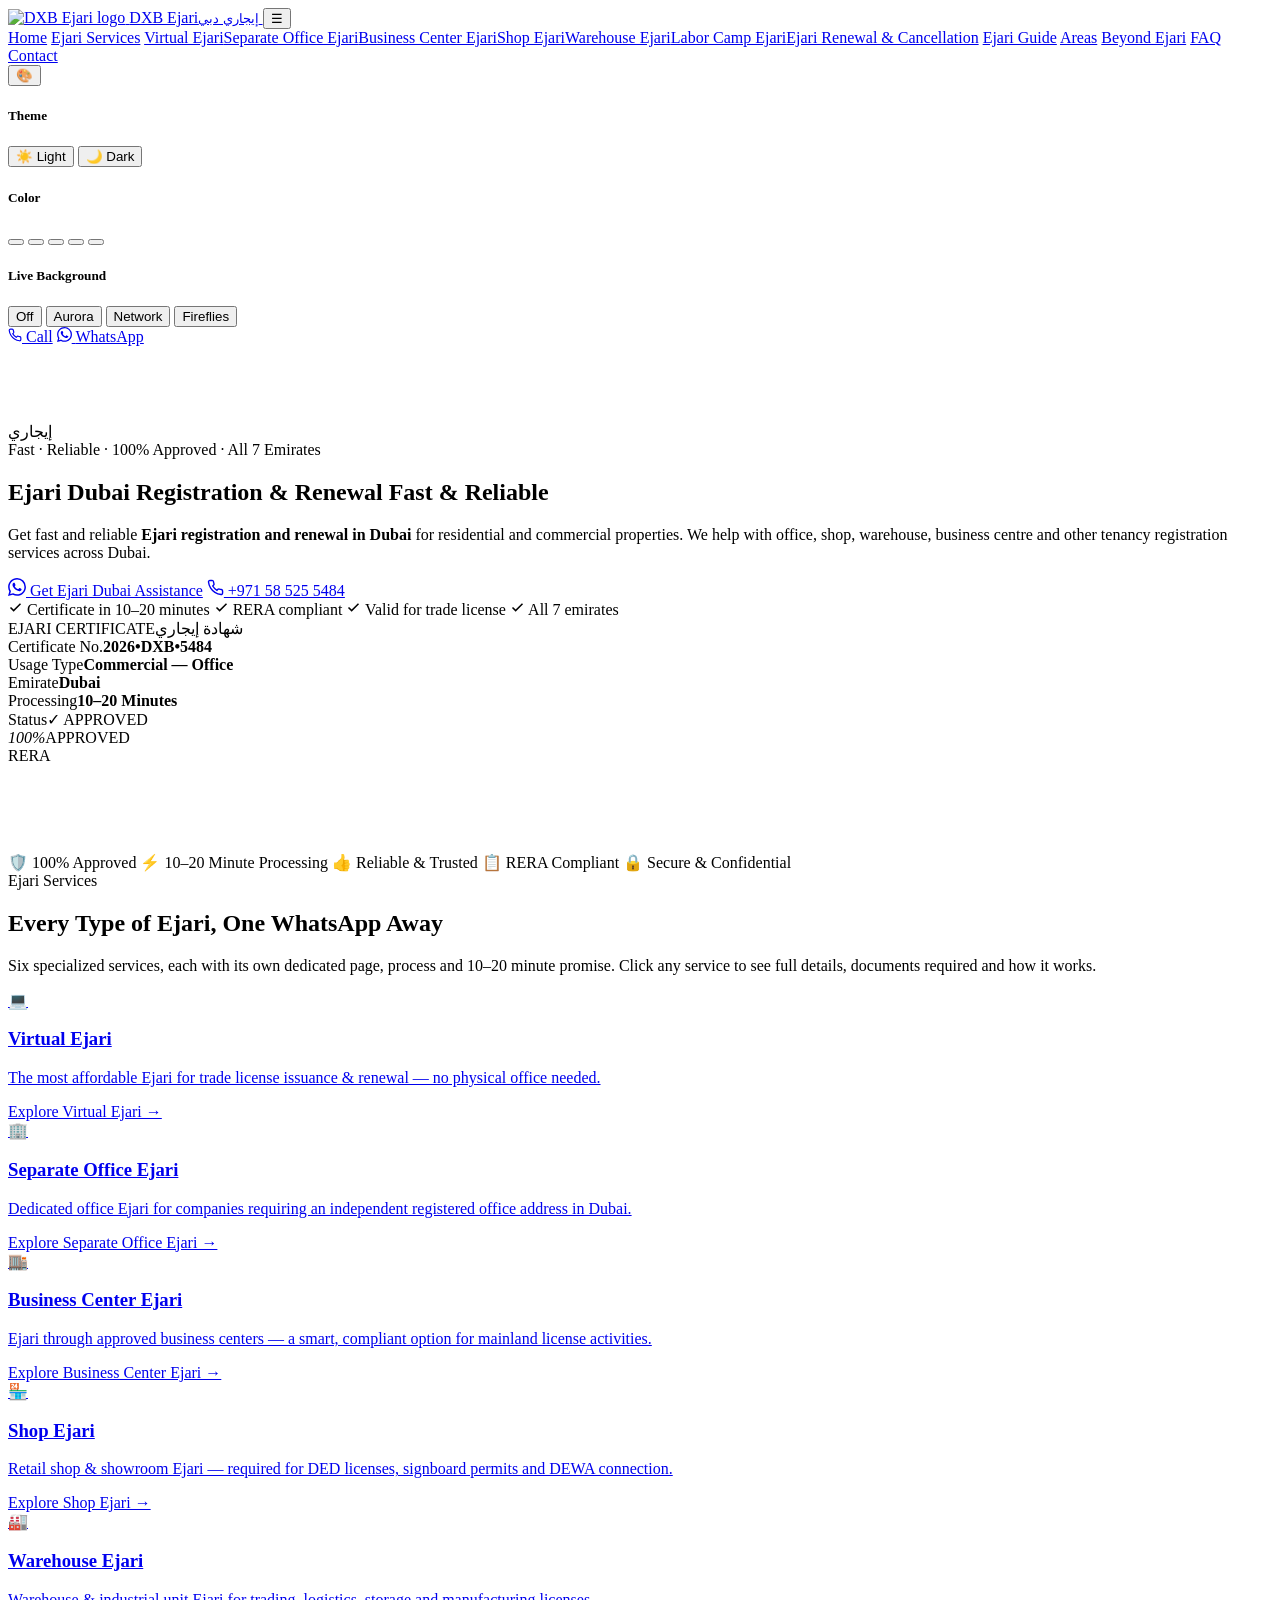
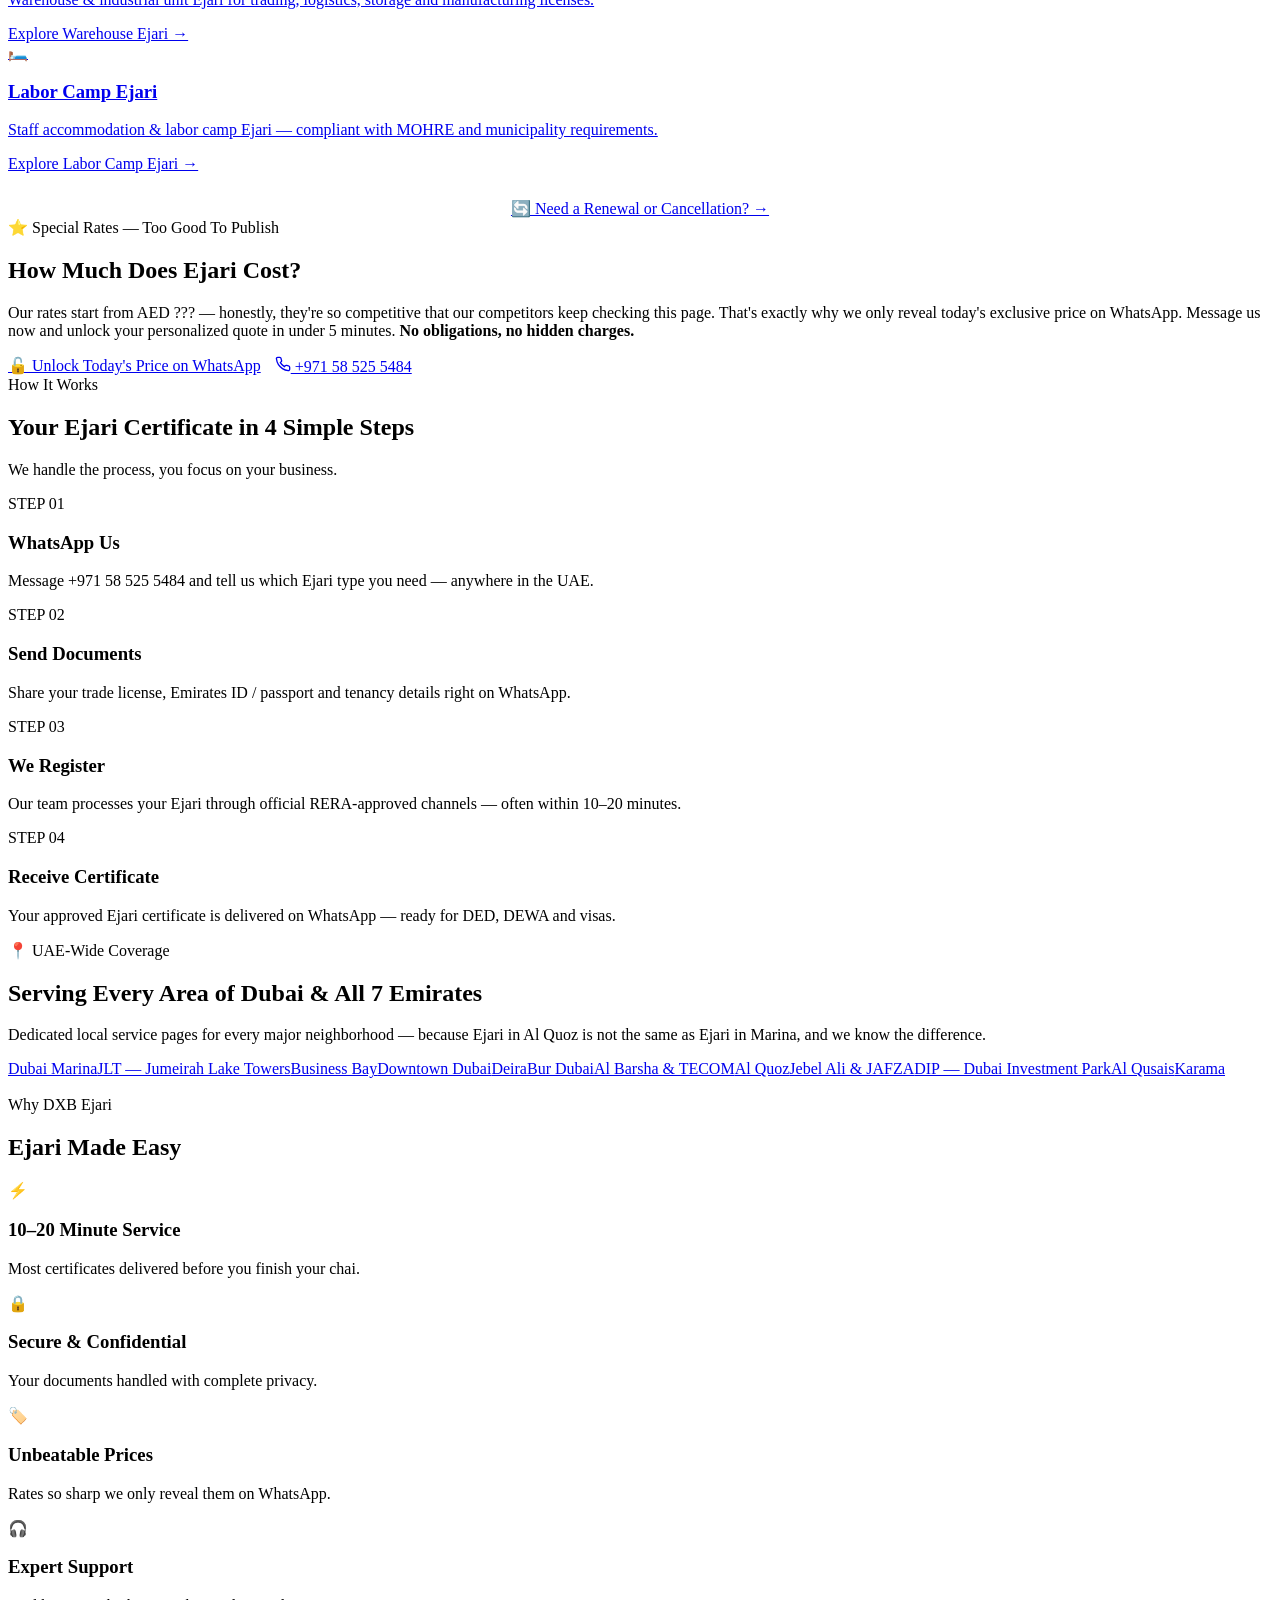
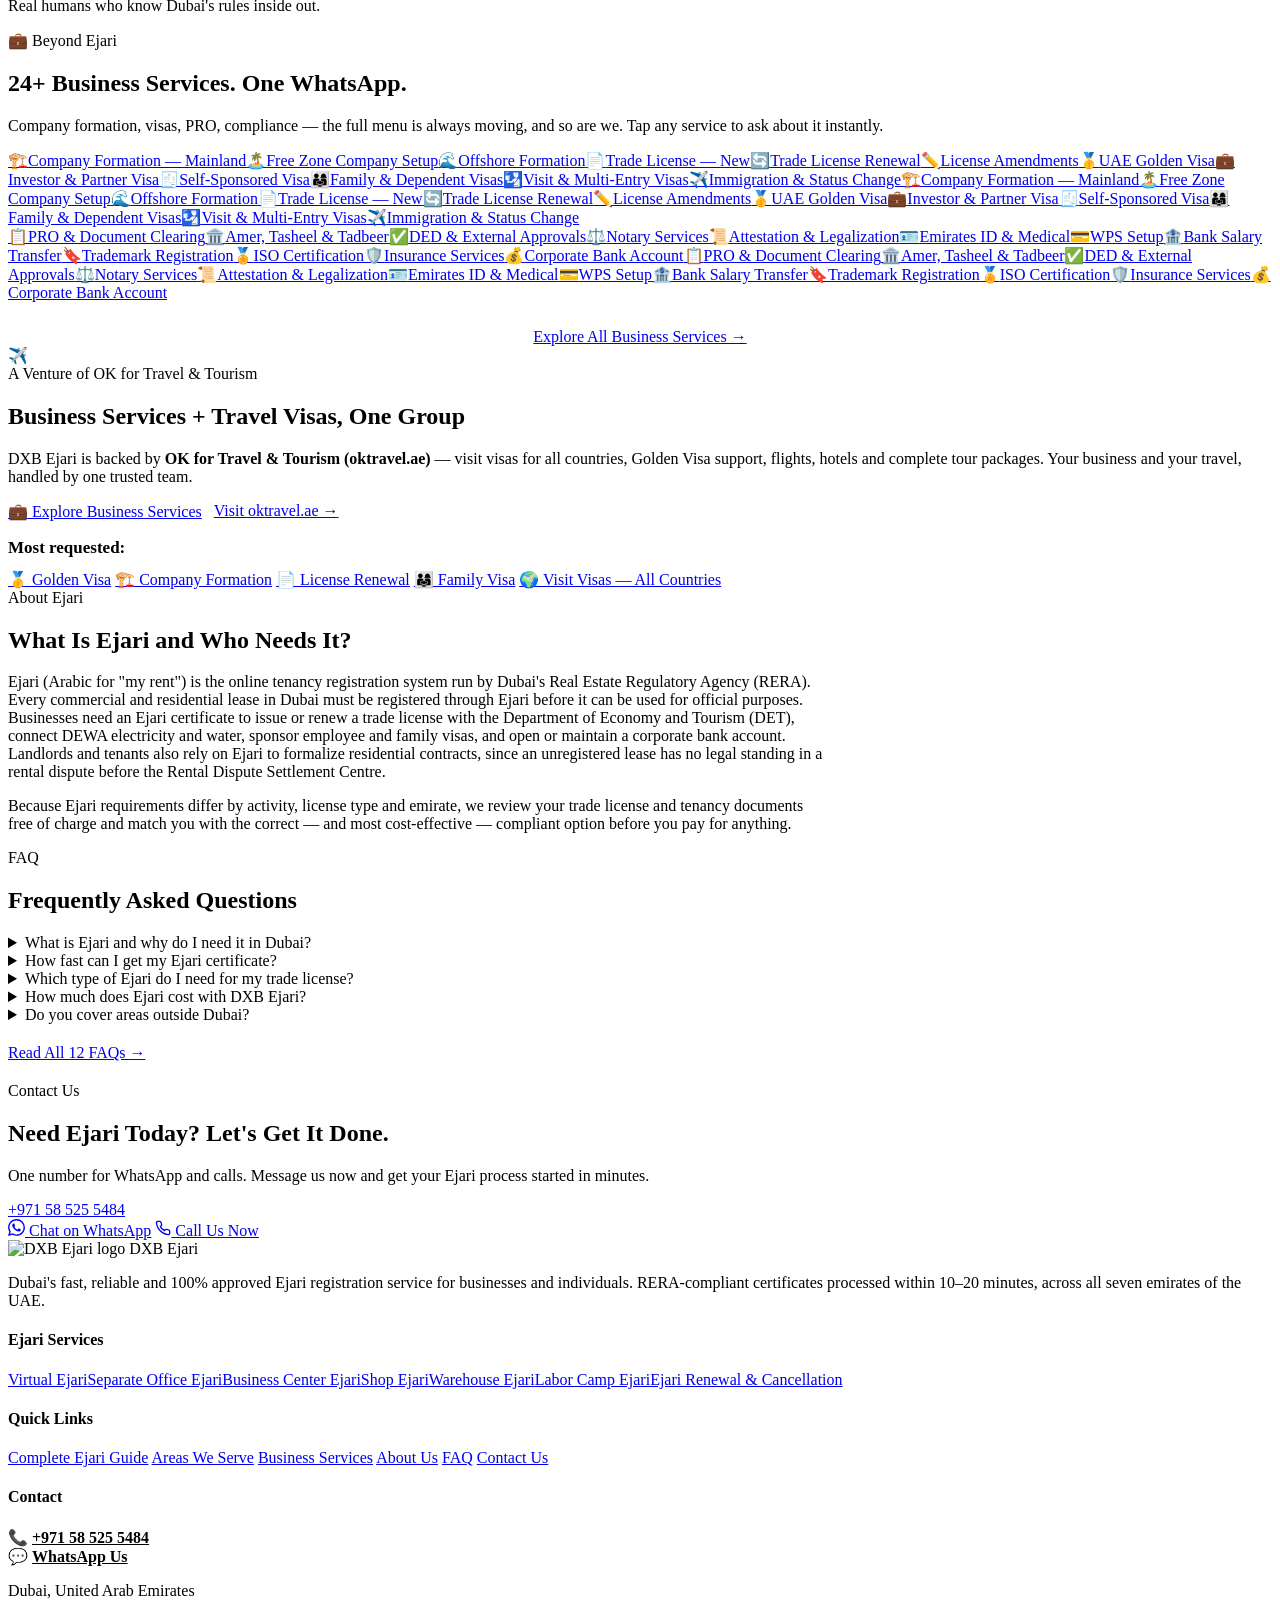
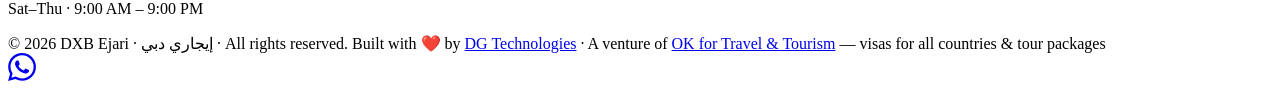
==== commit 53112a45: "Revert "Replace repository with local website" This reverts commit f17ed4ab2ec1c860580e65c41c212b737" ====
--- a/index.html
+++ b/index.html
@@ -5,7 +5,6 @@
 <meta name="viewport" content="width=device-width, initial-scale=1.0">
 <title>Ejari Dubai – Fast Registration & Renewal | DXB Ejari</title>
 <meta name="description" content="Get Ejari registration and renewal in Dubai quickly and reliably. We handle residential, office, shop, warehouse and business Ejari services. Contact DXB Ejari today.">
-<meta name="keywords" content="ejari dubai, ejari registration dubai, ejari renewal dubai, ejari certificate, ejari services dubai, ejari online, commercial ejari dubai">
 <meta name="robots" content="index, follow, max-image-preview:large">
 <meta name="author" content="DXB Ejari">
 <meta name="geo.region" content="AE-DU">
@@ -13,8 +12,8 @@
 <link rel="canonical" href="https://dxbejari.com/">
 <meta property="og:type" content="website">
 <meta property="og:url" content="https://dxbejari.com/">
-<meta property="og:title" content="Ejari & Tenancy Registration UAE — Ready in 10–20 Minutes, All 7 Emirates | DXB Ejari">
-<meta property="og:description" content="Ejari registration in Dubai within 10–20 minutes, plus tenancy services across all UAE — virtual, office, business center, shop, warehouse & labor camp Ejari, everywhere from Marina to Sharjah. WhatsApp +971 58 525 5484.">
+<meta property="og:title" content="Ejari Dubai – Fast Registration & Renewal | DXB Ejari">
+<meta property="og:description" content="Get Ejari registration and renewal in Dubai quickly and reliably. We handle residential, office, shop, warehouse and business Ejari services. Contact DXB Ejari today.">
 <meta property="og:site_name" content="DXB Ejari">
 <meta property="og:locale" content="en_AE">
 <meta property="og:image" content="https://dxbejari.com/og-image.jpg">
@@ -22,11 +21,11 @@
 <meta property="og:image:width" content="1200">
 <meta property="og:image:height" content="630">
 <meta property="og:image:type" content="image/jpeg">
-<meta property="og:image:alt" content="Ejari & Tenancy Registration UAE — Ready in 10–20 Minutes, All 7 Emirates | DXB Ejari">
+<meta property="og:image:alt" content="Ejari Dubai – Fast Registration & Renewal | DXB Ejari">
 <link rel="image_src" href="https://dxbejari.com/og-image.jpg">
 <meta name="twitter:card" content="summary_large_image">
-<meta name="twitter:title" content="Ejari & Tenancy Registration UAE — Ready in 10–20 Minutes, All 7 Emirates | DXB Ejari">
-<meta name="twitter:description" content="Ejari registration in Dubai within 10–20 minutes, plus tenancy services across all UAE — virtual, office, business center, shop, warehouse & labor camp Ejari, everywhere from Marina to Sharjah. WhatsApp +971 58 525 5484.">
+<meta name="twitter:title" content="Ejari Dubai – Fast Registration & Renewal | DXB Ejari">
+<meta name="twitter:description" content="Get Ejari registration and renewal in Dubai quickly and reliably. We handle residential, office, shop, warehouse and business Ejari services. Contact DXB Ejari today.">
 <meta name="twitter:image" content="https://dxbejari.com/og-image.jpg">
 <meta name="theme-color" content="#0E5A3C">
 <meta name="format-detection" content="telephone=yes">
@@ -334,4 +333,4 @@
 document.querySelectorAll('.yr').forEach(el=>el.textContent=new Date().getFullYear());
 </script>
 </body>
-</html>+</html>
